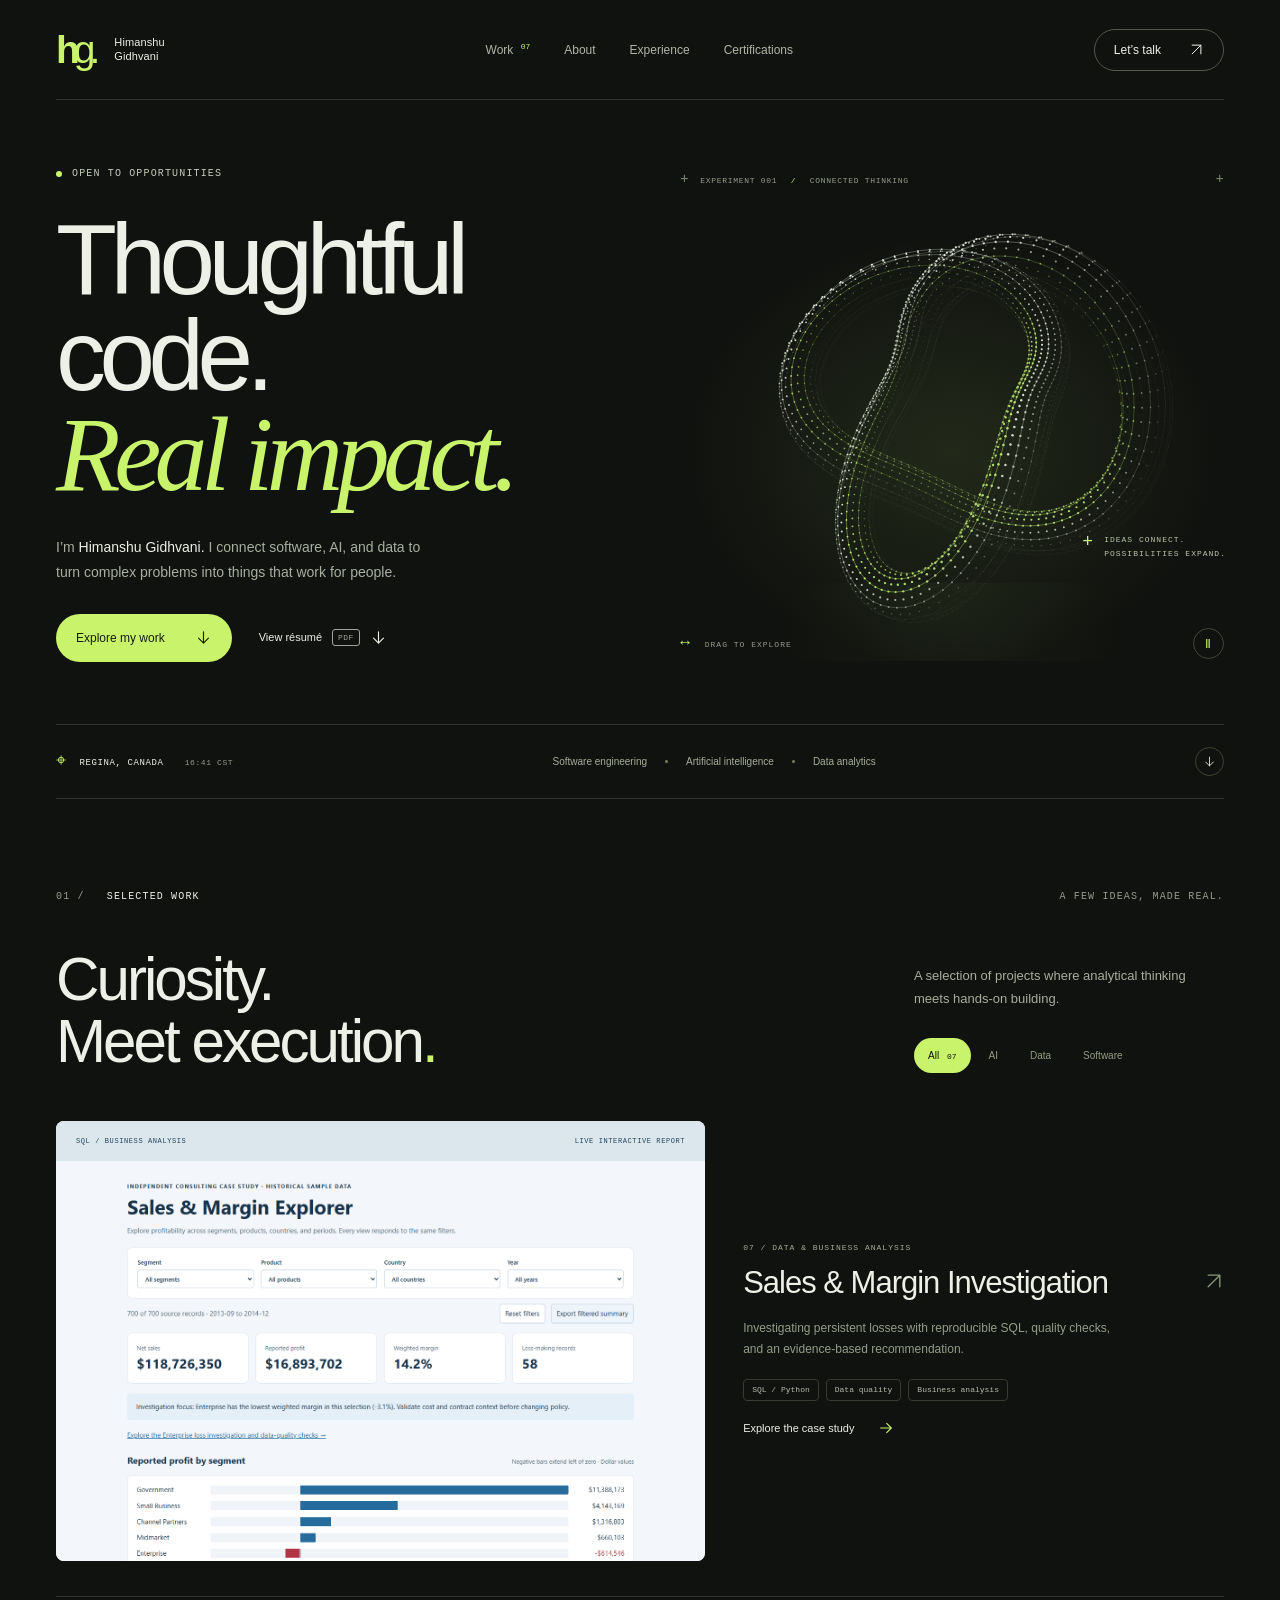
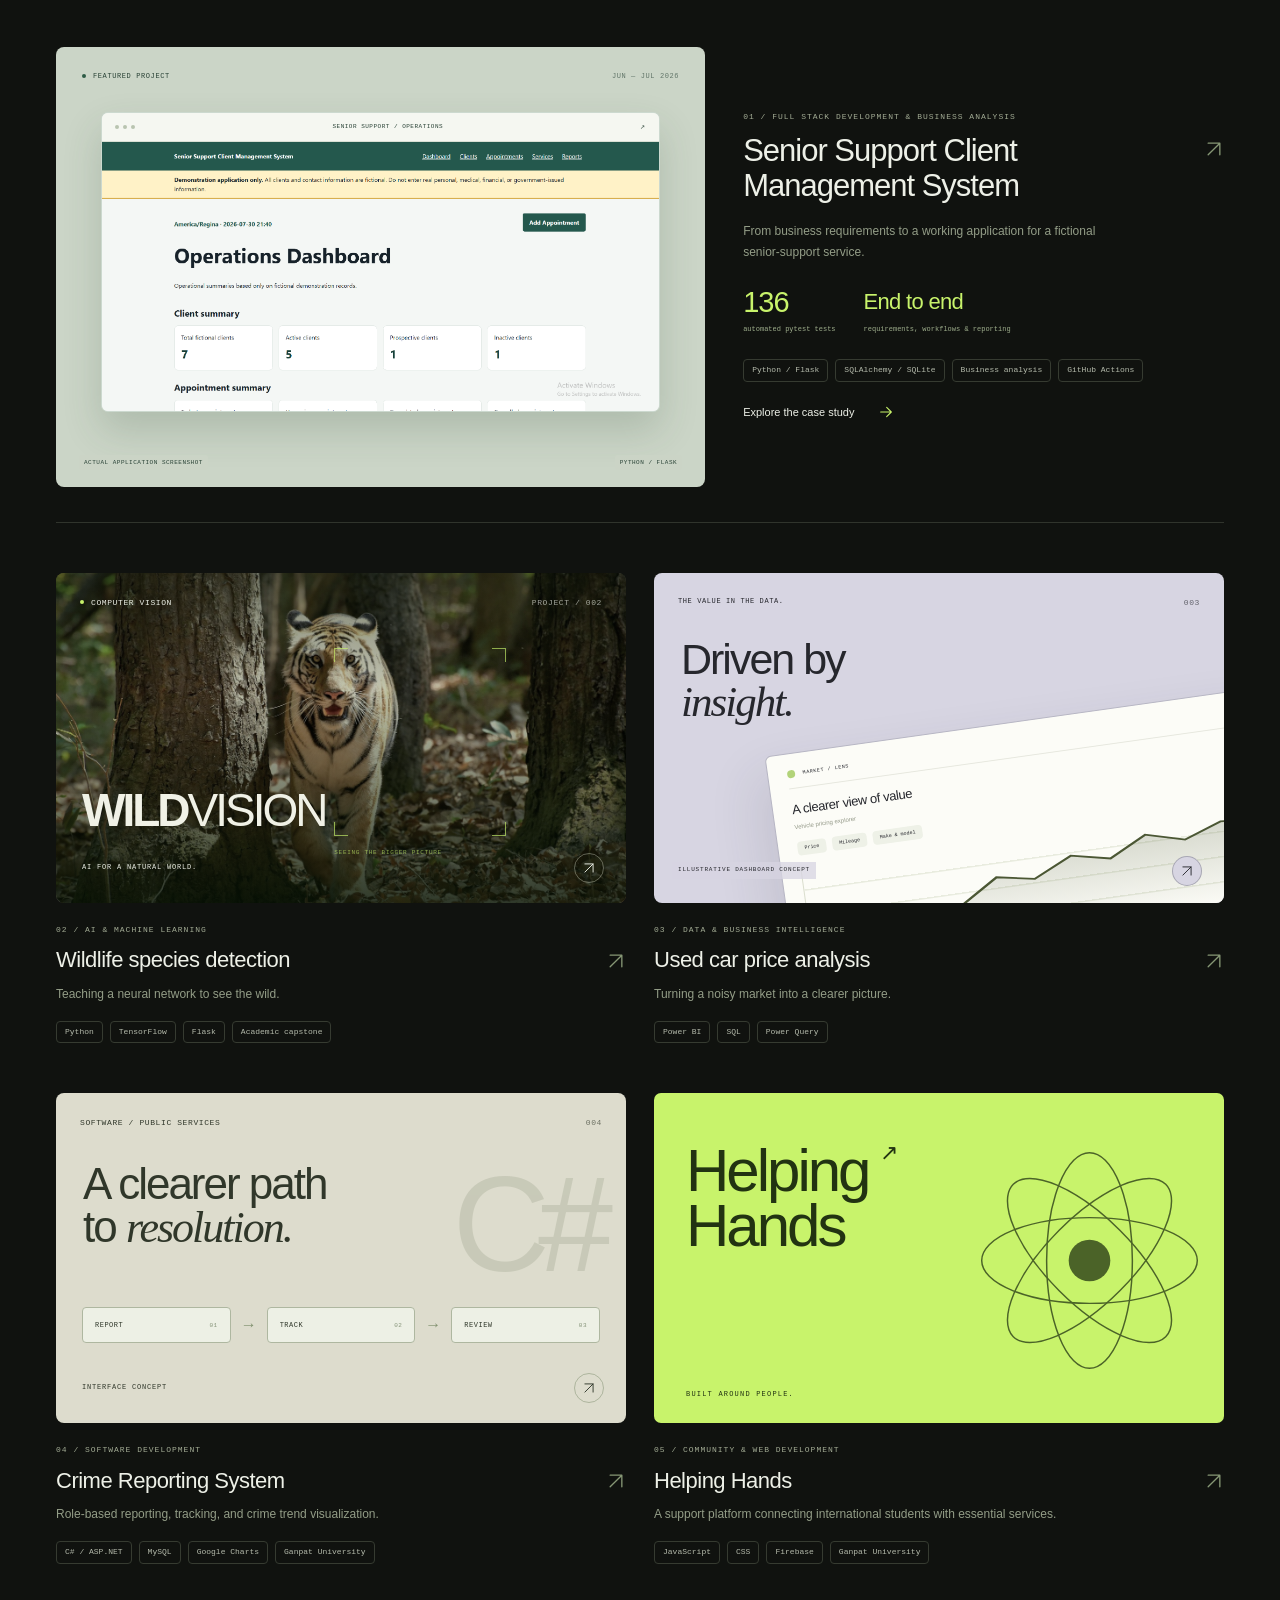
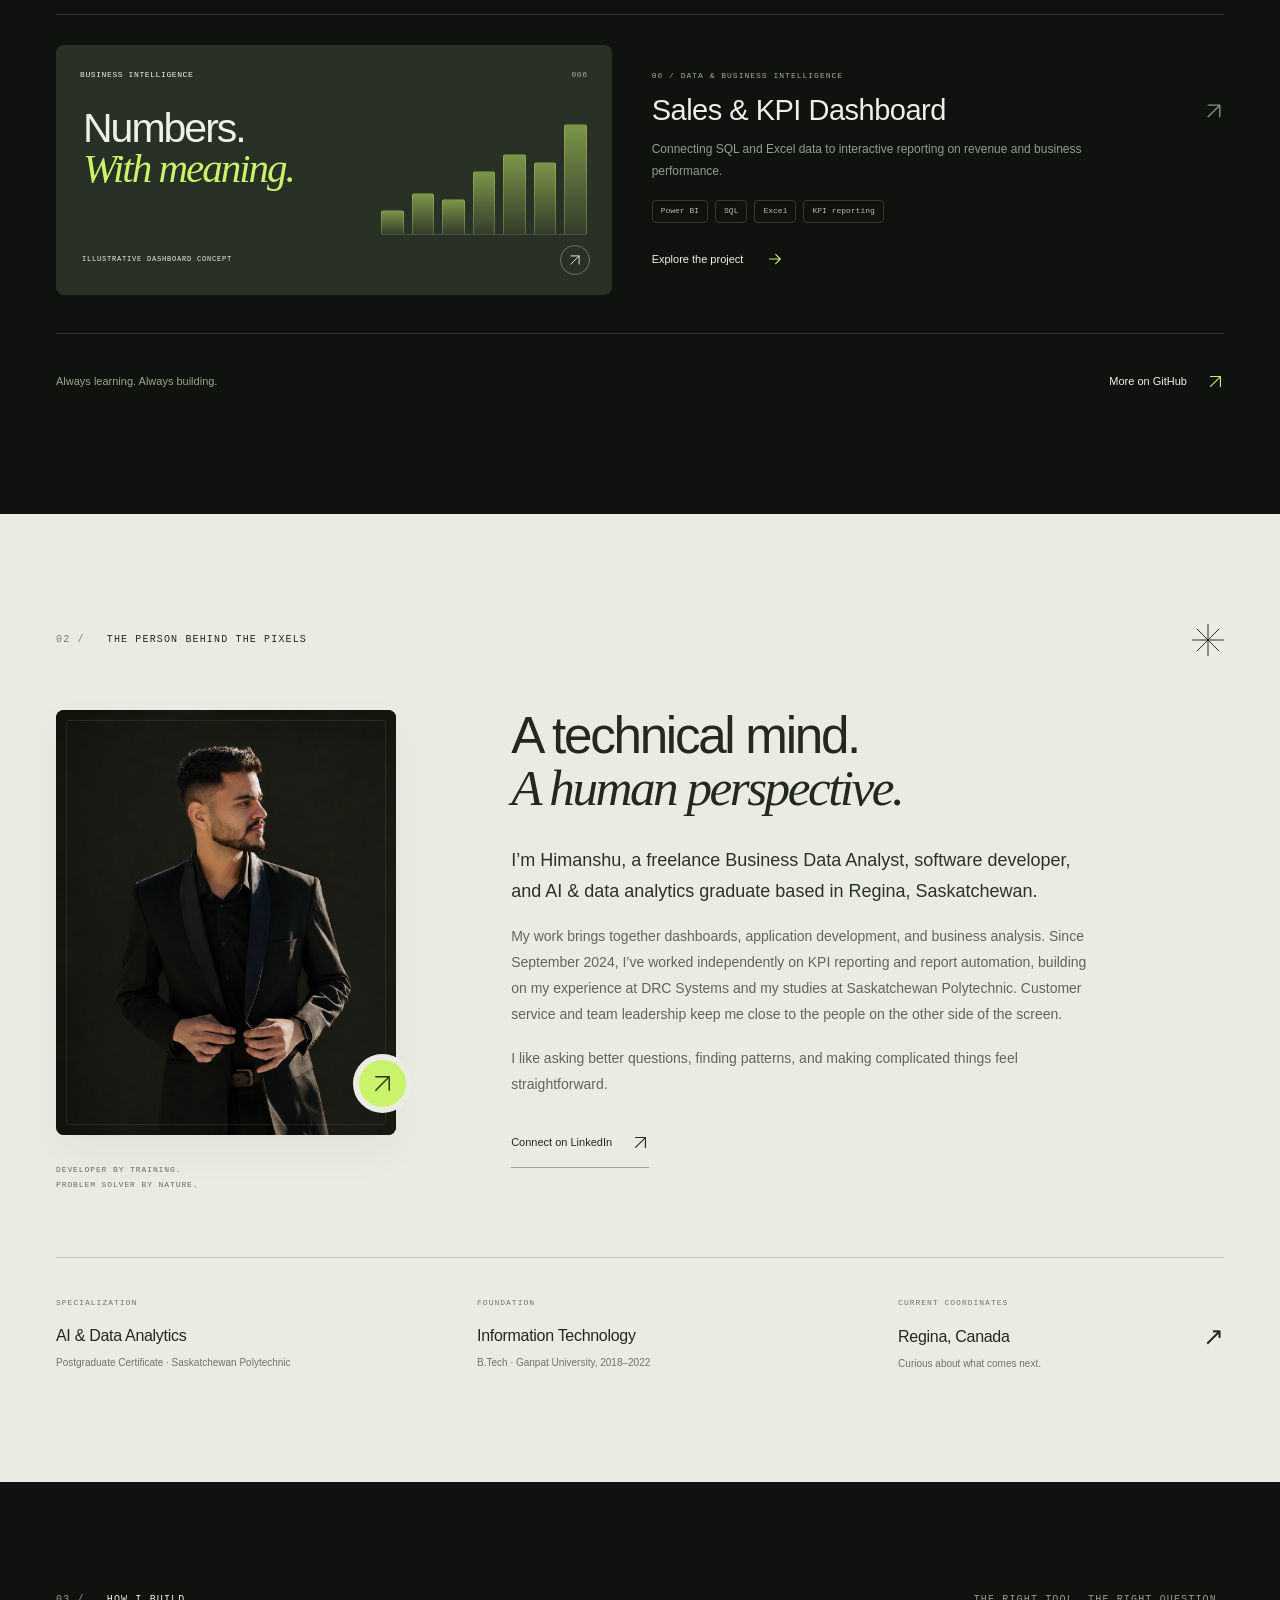
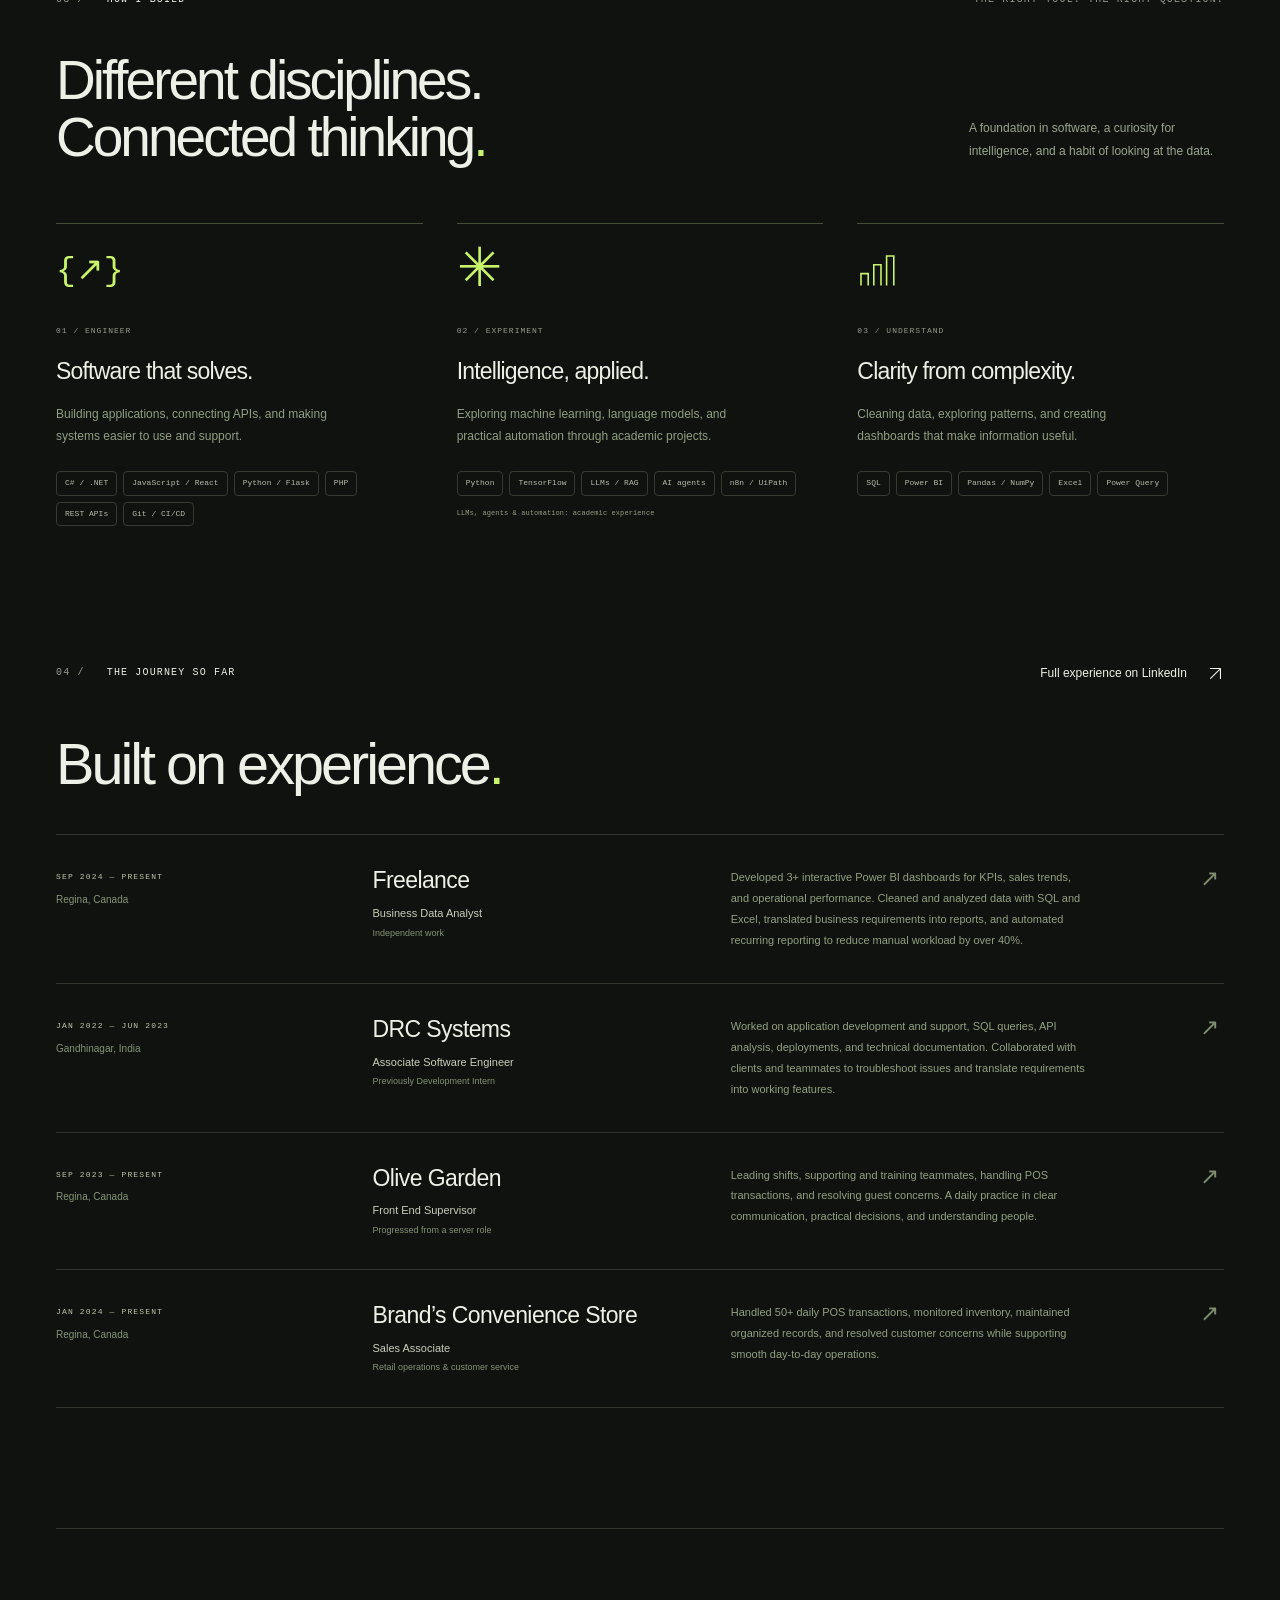
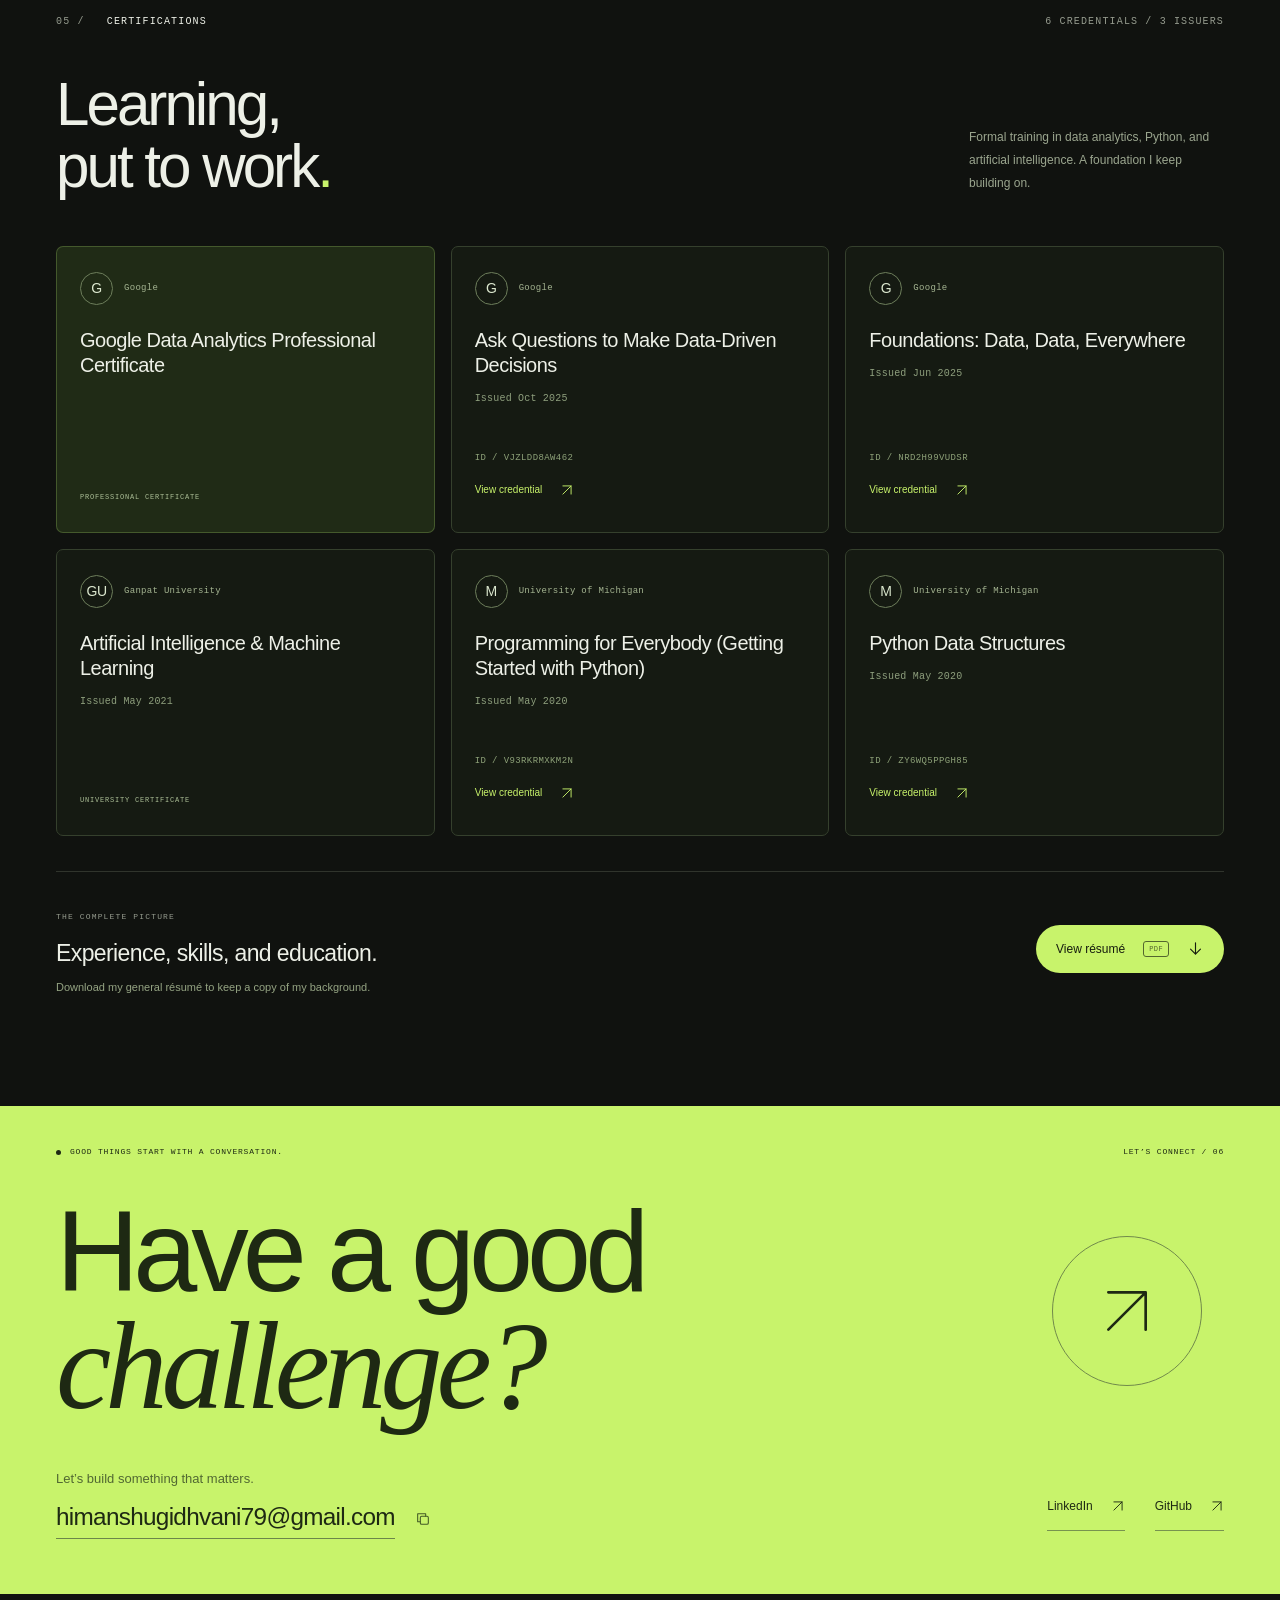
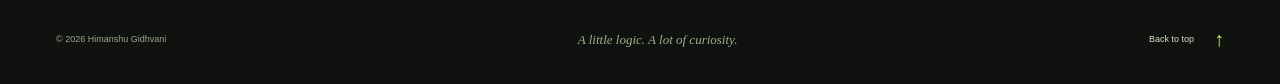
==== index.html @ ebbf4f9c "Publish portfolio on free GitHub Pages hosting" ====
<!doctype html>
<html lang="en">
<head>
  <meta charset="UTF-8">
  <meta name="viewport" content="width=device-width, initial-scale=1">
  <meta name="theme-color" content="#10120f">
  <meta name="description" content="Himanshu Gidhvani — software engineering, artificial intelligence, and data analytics. Thoughtful code. Real impact. Based in Regina, Canada.">
  <meta property="og:title" content="Himanshu Gidhvani — Thoughtful code. Real impact.">
  <meta property="og:description" content="Explore selected work in software, artificial intelligence, and data analytics.">
  <meta property="og:type" content="website">
  <meta property="og:url" content="https://himu1221.github.io">
  <link rel="canonical" href="https://himu1221.github.io">
  <link rel="icon" type="image/svg+xml" href="/assets/favicon.svg">
  <link rel="stylesheet" href="/style.css">
  <title>Himanshu Gidhvani — Software, AI & Data</title>
  <script defer src="/app.js"></script>
</head>
<body>
  <a class="skip-link" href="#main">Skip to content</a>
  <svg class="icon-library" aria-hidden="true" xmlns="http://www.w3.org/2000/svg">
    <symbol id="arrow-up-right" viewBox="0 0 24 24"><path d="M5 19 19 5M5 5h14v14"/></symbol>
    <symbol id="arrow-down" viewBox="0 0 24 24"><path d="M12 4v16M5 13l7 7 7-7"/></symbol>
    <symbol id="arrow-right" viewBox="0 0 24 24"><path d="M4 12h16m-7-7 7 7-7 7"/></symbol>
    <symbol id="spark" viewBox="0 0 40 40"><path d="M20 0v40M0 20h40M6 6l28 28M6 34 34 6"/></symbol>
    <symbol id="copy" viewBox="0 0 24 24"><rect x="8" y="8" width="12" height="12" rx="2"/><path d="M16 8V4H4v12h4"/></symbol>
  </svg>

  <header class="header">
    <div class="shell header-inner">
      <a class="identity" href="#home" aria-label="Himanshu Gidhvani, home">
        <span class="monogram" aria-hidden="true">h<span>g.</span></span>
        <span class="identity-name">Himanshu<br>Gidhvani</span>
      </a>
      <nav class="desktop-nav" aria-label="Main navigation">
        <a href="#work">Work <span>07</span></a>
        <a href="#about">About</a>
        <a href="#experience">Experience</a>
        <a href="#certifications">Certifications</a>
      </nav>
      <a class="header-contact" href="#contact">Let’s talk <svg class="icon"><use href="#arrow-up-right"/></svg></a>
      <button class="menu-toggle" aria-label="Open navigation" aria-expanded="false" aria-controls="mobile-nav"><span></span><span></span></button>
    </div>
    <nav class="mobile-nav" id="mobile-nav" aria-label="Mobile navigation" hidden>
      <a href="#work">Selected work <span>01</span></a><a href="#about">About me <span>02</span></a><a href="#experience">Experience <span>04</span></a><a href="#certifications">Certifications <span>05</span></a><a href="/assets/Himanshu_Gidhvani_Resume.pdf" target="_self">View résumé <span>PDF ↓</span></a><a href="#contact">Let’s talk <svg class="icon"><use href="#arrow-up-right"/></svg></a>
    </nav>
  </header>

  <main id="main">
    <section class="hero shell" id="home" aria-labelledby="hero-title">
      <div class="hero-copy">
        <p class="eyebrow availability"><span class="status-dot"></span> OPEN TO OPPORTUNITIES</p>
        <h1 id="hero-title">Thoughtful<br>code.<br><em>Real impact.</em></h1>
        <p class="hero-description">I’m <strong>Himanshu Gidhvani.</strong> I connect software, AI, and data to turn complex problems into things that work for people.</p>
        <div class="hero-actions"><a class="button button-green" href="#work">Explore my work <svg class="icon"><use href="#arrow-down"/></svg></a><a class="text-link resume-link" href="/assets/Himanshu_Gidhvani_Resume.pdf" target="_self">View résumé <span class="format-label">PDF</span> <svg class="icon"><use href="#arrow-down"/></svg></a></div>
      </div>
      <div class="hero-art">
        <div class="art-coordinate top-left" aria-hidden="true">+</div><div class="art-coordinate top-right" aria-hidden="true">+</div>
        <p class="art-index eyebrow">EXPERIMENT 001 <span>/</span> CONNECTED THINKING</p>
        <canvas id="orbital" role="img" aria-label="An interactive woven orbital sculpture, connecting software, AI and data. Drag to rotate."></canvas>
        <div class="orbital-label" aria-hidden="true"><span class="tiny-cross">+</span><div>IDEAS CONNECT.<br>POSSIBILITIES EXPAND.</div></div>
        <div class="art-bottom"><span class="eyebrow drag-hint"><span aria-hidden="true">↔</span> DRAG TO EXPLORE</span><button id="motion-toggle" class="motion-toggle" aria-label="Pause sculpture animation" aria-pressed="false"><span class="pause-icon" aria-hidden="true">Ⅱ</span></button></div>
      </div>
      <div class="hero-bottom"><span class="eyebrow location"><span class="location-mark" aria-hidden="true">⌖</span> REGINA, CANADA <span class="clock" id="regina-clock"></span></span><div class="hero-disciplines"><span>Software engineering</span><i></i><span>Artificial intelligence</span><i></i><span>Data analytics</span></div><a href="#work" class="scroll-cue" aria-label="Scroll to selected work"><svg class="icon"><use href="#arrow-down"/></svg></a></div>
    </section>

    <section class="work-section shell section-space" id="work" aria-labelledby="work-title">
      <div class="section-top"><p class="eyebrow"><span class="section-number">01 /</span> SELECTED WORK</p><p class="eyebrow muted">A FEW IDEAS, MADE REAL.</p></div>
      <div class="section-heading-row"><h2 id="work-title">Curiosity.<br>Meet execution<span class="accent">.</span></h2><div class="work-intro"><p>A selection of projects where analytical thinking meets hands-on building.</p><div class="filter-group" aria-label="Filter projects"><button class="filter active" data-filter="all" aria-pressed="true">All <span>07</span></button><button class="filter" data-filter="ai" aria-pressed="false">AI</button><button class="filter" data-filter="data" aria-pressed="false">Data</button><button class="filter" data-filter="software" aria-pressed="false">Software</button></div></div></div>
      <p class="sr-only" id="filter-status" role="status" aria-live="polite"></p>
      <div class="project-grid">
<article class="project project-featured project-margin" data-category="data">
  <button class="project-open" data-project="margin" aria-label="Read the Sales and Margin Investigation case study">
    <div class="project-cover margin-cover"><div class="margin-caption"><span>SQL / BUSINESS ANALYSIS</span><span>LIVE INTERACTIVE REPORT</span></div><img src="/assets/sales-margin/dashboard.png" alt="Actual Sales and Margin Explorer showing filters, financial measures, segment profit and analysis tables" width="1440" height="2518" loading="lazy"></div>
    <div class="project-info"><div class="project-category eyebrow">07 / DATA & BUSINESS ANALYSIS</div><h3>Sales & Margin Investigation <svg class="icon"><use href="#arrow-up-right"/></svg></h3><p>Investigating persistent losses with reproducible SQL, quality checks, and an evidence-based recommendation.</p><div class="tags"><span>SQL / Python</span><span>Data quality</span><span>Business analysis</span></div><span class="case-study-link">Explore the case study <svg class="icon"><use href="#arrow-right"/></svg></span></div>
  </button>
</article>

<article class="project project-featured" data-category="software">
  <button class="project-open" data-project="senior" aria-label="Read the Senior Support Client Management System case study">
    <div class="senior-cover">
      <div class="senior-cover-top"><span class="cover-label"><span class="status-dot"></span> FEATURED PROJECT</span><span class="cover-serial">JUN — JUL 2026</span></div>
      <div class="app-window"><div class="app-window-bar"><span class="window-dots"><i></i><i></i><i></i></span><span>SENIOR SUPPORT / OPERATIONS</span><span>↗</span></div><img src="/assets/senior-support/dashboard.png" alt="Actual Operations Dashboard screenshot from the Senior Support Client Management System, showing fictional demonstration data" width="1895" height="917" loading="lazy"></div>
      <div class="senior-cover-bottom"><span>ACTUAL APPLICATION SCREENSHOT</span><span>PYTHON / FLASK</span></div>
    </div>
    <div class="project-info"><div class="project-category eyebrow">01 / FULL STACK DEVELOPMENT & BUSINESS ANALYSIS</div><h3>Senior Support Client <br>Management System <svg class="icon"><use href="#arrow-up-right"/></svg></h3><p>From business requirements to a working application for a fictional senior-support service.</p><div class="featured-proof"><div><strong>136</strong><span>automated pytest tests</span></div><div><strong>End to end</strong><span>requirements, workflows & reporting</span></div></div><div class="tags"><span>Python / Flask</span><span>SQLAlchemy / SQLite</span><span>Business analysis</span><span>GitHub Actions</span></div><span class="case-study-link">Explore the case study <svg class="icon"><use href="#arrow-right"/></svg></span></div>
  </button>
</article>
<article class="project project-ai" data-category="ai">
          <button class="project-open" data-project="wildlife" aria-label="Read the Wildlife Species Detection System case study">
            <div class="project-cover wildlife-cover">
              <img src="/assets/tiger.jpg" alt="A Bengal tiger walking through a forest" width="1300" height="867" loading="lazy">
              <div class="wildlife-shade"></div>
              <div class="cover-top"><span class="cover-label"><span class="status-dot"></span> COMPUTER VISION</span><span class="cover-serial">PROJECT / 002</span></div>
              <div class="scan-focus" aria-hidden="true"><i></i><i></i><i></i><i></i><span>SEEING THE BIGGER PICTURE</span></div>
              <div class="wildlife-wordmark">WILD<span>VISION</span></div>
              <div class="cover-bottom"><span>AI FOR A NATURAL WORLD.</span><span class="circle-arrow"><svg class="icon"><use href="#arrow-up-right"/></svg></span></div>
            </div>
            <div class="project-info"><div class="project-category eyebrow">02 / AI & MACHINE LEARNING</div><h3>Wildlife species detection <svg class="icon"><use href="#arrow-up-right"/></svg></h3><p>Teaching a neural network to see the wild.</p><div class="tags"><span>Python</span><span>TensorFlow</span><span>Flask</span><span>Academic capstone</span></div></div>
          </button>
        </article>
<article class="project project-data" data-category="data">
          <button class="project-open" data-project="cars" aria-label="Read the Used Car Price Analysis case study">
            <div class="project-cover data-cover">
              <div class="cover-top"><span class="cover-label">THE VALUE IN THE DATA.</span><span class="cover-serial">003</span></div>
              <div class="data-wordmark">Driven by<br><em>insight.</em></div>
              <div class="mini-dashboard" aria-hidden="true">
                <div class="mini-dash-header"><span><i></i> MARKET / LENS</span><span>OVERVIEW ↗</span></div>
                <div class="mini-dash-title">A clearer view of value<span>Vehicle pricing explorer</span></div>
                <div class="mini-dash-pills"><span>Price</span><span>Mileage</span><span>Make & model</span></div>
                <div class="mini-chart"><div class="chart-grid"></div><svg viewBox="0 0 360 140" preserveAspectRatio="none"><defs><linearGradient id="chartFill" x1="0" y1="0" x2="0" y2="1"><stop stop-color="#4b5734" stop-opacity=".23"/><stop offset="1" stop-color="#4b5734" stop-opacity="0"/></linearGradient></defs><path d="M0 116 29 101 57 108 86 79 114 87 143 53 171 63 200 37 229 49 257 22 286 37 314 18 343 23 360 8V140H0Z" fill="url(#chartFill)"/><path d="M0 116 29 101 57 108 86 79 114 87 143 53 171 63 200 37 229 49 257 22 286 37 314 18 343 23 360 8" fill="none" stroke="#4b5734" stroke-width="2.5"/></svg></div>
                <div class="mini-chart-legend"><span><i></i> Underpriced</span><span><i></i> Fair value</span><span><i></i> Overpriced</span></div>
              </div>
              <div class="cover-bottom"><span>ILLUSTRATIVE DASHBOARD CONCEPT</span><span class="circle-arrow"><svg class="icon"><use href="#arrow-up-right"/></svg></span></div>
            </div>
            <div class="project-info"><div class="project-category eyebrow">03 / DATA & BUSINESS INTELLIGENCE</div><h3>Used car price analysis <svg class="icon"><use href="#arrow-up-right"/></svg></h3><p>Turning a noisy market into a clearer picture.</p><div class="tags"><span>Power BI</span><span>SQL</span><span>Power Query</span></div></div>
          </button>
        </article>
<article class="project project-crime" data-category="software"><button class="project-open" data-project="crime" aria-label="Read the Crime Reporting System case study"><div class="project-cover crime-cover"><div class="cover-top"><span class="cover-label">SOFTWARE / PUBLIC SERVICES</span><span class="cover-serial">004</span></div><div class="crime-wordmark">A clearer path<br>to <em>resolution.</em></div><div class="crime-diagram" aria-hidden="true"><div class="crime-node">REPORT<span>01</span></div><i>→</i><div class="crime-node">TRACK<span>02</span></div><i>→</i><div class="crime-node">REVIEW<span>03</span></div></div><span class="crime-language" aria-hidden="true">C#</span><div class="cover-bottom"><span>INTERFACE CONCEPT</span><span class="circle-arrow"><svg class="icon"><use href="#arrow-up-right"/></svg></span></div></div><div class="project-info"><div class="project-category eyebrow">04 / SOFTWARE DEVELOPMENT</div><h3>Crime Reporting System <svg class="icon"><use href="#arrow-up-right"/></svg></h3><p>Role-based reporting, tracking, and crime trend visualization.</p><div class="tags"><span>C# / ASP.NET</span><span>MySQL</span><span>Google Charts</span><span>Ganpat University</span></div></div></button></article>
<article class="project project-helping" data-category="software"><button class="project-open" data-project="helping" aria-label="Read the Helping Hands project case study"><div class="helping-cover" aria-hidden="true"><div class="helping-title">Helping<br>Hands<span>↗</span></div><svg class="helping-flower" viewBox="0 0 200 200"><g fill="none" stroke="currentColor" stroke-width="1.2"><ellipse cx="100" cy="100" rx="35" ry="88"/><ellipse cx="100" cy="100" rx="35" ry="88" transform="rotate(45 100 100)"/><ellipse cx="100" cy="100" rx="35" ry="88" transform="rotate(90 100 100)"/><ellipse cx="100" cy="100" rx="35" ry="88" transform="rotate(135 100 100)"/></g><circle cx="100" cy="100" r="17" fill="currentColor"/></svg><span class="helping-caption">BUILT AROUND PEOPLE.</span></div><div class="project-info"><div class="project-category eyebrow">05 / COMMUNITY & WEB DEVELOPMENT</div><h3>Helping Hands <svg class="icon"><use href="#arrow-up-right"/></svg></h3><p>A support platform connecting international students with essential services.</p><div class="tags"><span>JavaScript</span><span>CSS</span><span>Firebase</span><span>Ganpat University</span></div></div></button></article>
<article class="project project-kpi" data-category="data"><button class="project-open" data-project="sales" aria-label="Read the Sales and KPI Dashboard case study"><div class="kpi-cover"><div class="cover-top"><span class="cover-label">BUSINESS INTELLIGENCE</span><span class="cover-serial">006</span></div><div class="kpi-wordmark">Numbers.<br><em>With meaning.</em></div><div class="kpi-bars" aria-hidden="true"><i></i><i></i><i></i><i></i><i></i><i></i><i></i></div><div class="cover-bottom"><span>ILLUSTRATIVE DASHBOARD CONCEPT</span><span class="circle-arrow"><svg class="icon"><use href="#arrow-up-right"/></svg></span></div></div><div class="project-info"><div class="project-category eyebrow">06 / DATA & BUSINESS INTELLIGENCE</div><h3>Sales & KPI Dashboard <svg class="icon"><use href="#arrow-up-right"/></svg></h3><p>Connecting SQL and Excel data to interactive reporting on revenue and business performance.</p><div class="tags"><span>Power BI</span><span>SQL</span><span>Excel</span><span>KPI reporting</span></div><span class="case-study-link">Explore the project <svg class="icon"><use href="#arrow-right"/></svg></span></div></button></article>
</div>
      <div class="work-footer"><p>Always learning. Always building.</p><a class="text-link" href="https://github.com/Himu1221" target="_self" rel="noopener noreferrer">More on GitHub <svg class="icon"><use href="#arrow-up-right"/></svg></a></div>
    </section>

    <section class="about-section" id="about" aria-labelledby="about-title"><div class="shell section-space">
      <div class="section-top"><p class="eyebrow"><span class="section-number">02 /</span> THE PERSON BEHIND THE PIXELS</p><svg class="spark-icon"><use href="#spark"/></svg></div>
      <div class="about-grid"><div class="about-left has-portrait"><figure class="portrait-frame"><img src="/assets/himanshu-portrait-v2.png" alt="Portrait of Himanshu Gidhvani in a black suit" width="1122" height="1402" loading="lazy" decoding="async"><span class="portrait-mark" aria-hidden="true"><svg class="icon"><use href="#arrow-up-right"/></svg></span></figure><p class="eyebrow">DEVELOPER BY TRAINING.<br>PROBLEM SOLVER BY NATURE.</p></div><div class="about-copy"><h2 id="about-title">A technical mind.<br><em>A human perspective.</em></h2><p>I’m Himanshu, a freelance Business Data Analyst, software developer, and AI & data analytics graduate based in Regina, Saskatchewan.</p><p>My work brings together dashboards, application development, and business analysis. Since September 2024, I’ve worked independently on KPI reporting and report automation, building on my experience at DRC Systems and my studies at Saskatchewan Polytechnic. Customer service and team leadership keep me close to the people on the other side of the screen.</p><p>I like asking better questions, finding patterns, and making complicated things feel straightforward.</p><a class="text-link" href="https://www.linkedin.com/in/himanshugidhvani" target="_self" rel="noopener noreferrer">Connect on LinkedIn <svg class="icon"><use href="#arrow-up-right"/></svg></a></div></div>
      <div class="education-row"><div><span class="eyebrow">SPECIALIZATION</span><h3>AI & Data Analytics</h3><p>Postgraduate Certificate · Saskatchewan Polytechnic</p></div><div><span class="eyebrow">FOUNDATION</span><h3>Information Technology</h3><p>B.Tech · Ganpat University, 2018–2022</p></div><div class="about-location"><span class="eyebrow">CURRENT COORDINATES</span><h3>Regina, Canada <span>↗</span></h3><p>Curious about what comes next.</p></div></div>
    </div></section>

    <section class="toolkit-section shell section-space" aria-labelledby="toolkit-title">
      <div class="section-top"><p class="eyebrow"><span class="section-number">03 /</span> HOW I BUILD</p><p class="eyebrow muted">THE RIGHT TOOL. THE RIGHT QUESTION.</p></div>
      <div class="section-heading-row"><h2 id="toolkit-title">Different disciplines.<br>Connected thinking<span class="accent">.</span></h2><p class="section-side-copy">A foundation in software, a curiosity for intelligence, and a habit of looking at the data.</p></div>
      <div class="toolkit-grid">
        <div class="toolkit-item"><span class="toolkit-symbol" aria-hidden="true">{↗}</span><span class="eyebrow muted">01 / ENGINEER</span><h3>Software that solves.</h3><p>Building applications, connecting APIs, and making systems easier to use and support.</p><div class="tags"><span>C# / .NET</span><span>JavaScript / React</span><span>Python / Flask</span><span>PHP</span><span>REST APIs</span><span>Git / CI/CD</span></div></div>
        <div class="toolkit-item"><span class="toolkit-symbol ai-symbol" aria-hidden="true">✳</span><span class="eyebrow muted">02 / EXPERIMENT</span><h3>Intelligence, applied.</h3><p>Exploring machine learning, language models, and practical automation through academic projects.</p><div class="tags"><span>Python</span><span>TensorFlow</span><span>LLMs / RAG</span><span>AI agents</span><span>n8n / UiPath</span></div><span class="skill-note">LLMs, agents & automation: academic experience</span></div>
        <div class="toolkit-item"><span class="toolkit-symbol" aria-hidden="true"><svg viewBox="0 0 50 50"><path d="M5 42V27h9v15M21 42V16h9v26M37 42V5h9v37" fill="none" stroke="currentColor" stroke-width="2"/></svg></span><span class="eyebrow muted">03 / UNDERSTAND</span><h3>Clarity from complexity.</h3><p>Cleaning data, exploring patterns, and creating dashboards that make information useful.</p><div class="tags"><span>SQL</span><span>Power BI</span><span>Pandas / NumPy</span><span>Excel</span><span>Power Query</span></div></div>
      </div>
    </section>

    <section class="experience-section shell section-space" id="experience" aria-labelledby="experience-title">
      <div class="section-top"><p class="eyebrow"><span class="section-number">04 /</span> THE JOURNEY SO FAR</p><a class="text-link small" href="https://www.linkedin.com/in/himanshugidhvani" target="_self" rel="noopener noreferrer">Full experience on LinkedIn <svg class="icon"><use href="#arrow-up-right"/></svg></a></div>
      <h2 id="experience-title">Built on experience<span class="accent">.</span></h2>
      <div class="experience-list"><article class="experience-row"><div class="experience-date eyebrow">SEP 2024 — PRESENT<span>Regina, Canada</span></div><div class="experience-company"><h3>Freelance</h3><p>Business Data Analyst</p><span>Independent work</span></div><p class="experience-description">Developed 3+ interactive Power BI dashboards for KPIs, sales trends, and operational performance. Cleaned and analyzed data with SQL and Excel, translated business requirements into reports, and automated recurring reporting to reduce manual workload by over 40%.</p><span class="experience-icon" aria-hidden="true">↗</span></article><article class="experience-row"><div class="experience-date eyebrow">JAN 2022 — JUN 2023<span>Gandhinagar, India</span></div><div class="experience-company"><h3>DRC Systems</h3><p>Associate Software Engineer</p><span>Previously Development Intern</span></div><p class="experience-description">Worked on application development and support, SQL queries, API analysis, deployments, and technical documentation. Collaborated with clients and teammates to troubleshoot issues and translate requirements into working features.</p><span class="experience-icon" aria-hidden="true">↗</span></article><article class="experience-row"><div class="experience-date eyebrow">SEP 2023 — PRESENT<span>Regina, Canada</span></div><div class="experience-company"><h3>Olive Garden</h3><p>Front End Supervisor</p><span>Progressed from a server role</span></div><p class="experience-description">Leading shifts, supporting and training teammates, handling POS transactions, and resolving guest concerns. A daily practice in clear communication, practical decisions, and understanding people.</p><span class="experience-icon" aria-hidden="true">↗</span></article><article class="experience-row"><div class="experience-date eyebrow">JAN 2024 — PRESENT<span>Regina, Canada</span></div><div class="experience-company"><h3>Brand’s Convenience Store</h3><p>Sales Associate</p><span>Retail operations & customer service</span></div><p class="experience-description">Handled 50+ daily POS transactions, monitored inventory, maintained organized records, and resolved customer concerns while supporting smooth day-to-day operations.</p><span class="experience-icon" aria-hidden="true">↗</span></article></div>
    </section>

<section class="certifications-section shell section-space" id="certifications" aria-labelledby="certifications-title"><div class="section-top"><p class="eyebrow"><span class="section-number">05 /</span> CERTIFICATIONS</p><p class="eyebrow muted">6 CREDENTIALS / 3 ISSUERS</p></div><div class="section-heading-row"><h2 id="certifications-title">Learning,<br>put to work<span class="accent">.</span></h2><p class="section-side-copy">Formal training in data analytics, Python, and artificial intelligence. A foundation I keep building on.</p></div><div class="cert-grid"><article class="cert-card cert-card-featured"><div class="cert-issuer"><span class="issuer-mark" aria-hidden="true">G</span><span>Google</span></div><h3>Google Data Analytics Professional Certificate</h3><div class="cert-footer"><span class="cert-type">PROFESSIONAL CERTIFICATE</span></div></article><article class="cert-card"><div class="cert-issuer"><span class="issuer-mark" aria-hidden="true">G</span><span>Google</span></div><h3>Ask Questions to Make Data-Driven Decisions</h3><p class="cert-date">Issued Oct 2025</p><div class="cert-footer"><div class="credential-id">ID / VJZLDD8AW462</div><a class="cert-verify" href="https://www.coursera.org/account/accomplishments/verify/VJZLDD8AW462" target="_self" rel="noopener noreferrer" aria-label="View credential for Ask Questions to Make Data-Driven Decisions">View credential <svg class="icon"><use href="#arrow-up-right"/></svg></a></div></article><article class="cert-card"><div class="cert-issuer"><span class="issuer-mark" aria-hidden="true">G</span><span>Google</span></div><h3>Foundations: Data, Data, Everywhere</h3><p class="cert-date">Issued Jun 2025</p><div class="cert-footer"><div class="credential-id">ID / NRD2H99VUDSR</div><a class="cert-verify" href="https://www.coursera.org/account/accomplishments/records/NRD2H99VUDSR" target="_self" rel="noopener noreferrer" aria-label="View credential for Foundations: Data, Data, Everywhere">View credential <svg class="icon"><use href="#arrow-up-right"/></svg></a></div></article><article class="cert-card"><div class="cert-issuer"><span class="issuer-mark" aria-hidden="true">GU</span><span>Ganpat University</span></div><h3>Artificial Intelligence & Machine Learning</h3><p class="cert-date">Issued May 2021</p><div class="cert-footer"><span class="cert-type">UNIVERSITY CERTIFICATE</span></div></article><article class="cert-card"><div class="cert-issuer"><span class="issuer-mark" aria-hidden="true">M</span><span>University of Michigan</span></div><h3>Programming for Everybody (Getting Started with Python)</h3><p class="cert-date">Issued May 2020</p><div class="cert-footer"><div class="credential-id">ID / V93RKRMXKM2N</div><a class="cert-verify" href="https://www.coursera.org/account/accomplishments/verify/V93RKRMXKM2N" target="_self" rel="noopener noreferrer" aria-label="View credential for Programming for Everybody (Getting Started with Python)">View credential <svg class="icon"><use href="#arrow-up-right"/></svg></a></div></article><article class="cert-card"><div class="cert-issuer"><span class="issuer-mark" aria-hidden="true">M</span><span>University of Michigan</span></div><h3>Python Data Structures</h3><p class="cert-date">Issued May 2020</p><div class="cert-footer"><div class="credential-id">ID / ZY6WQ5PPGH85</div><a class="cert-verify" href="https://www.coursera.org/account/accomplishments/verify/ZY6WQ5PPGH85" target="_self" rel="noopener noreferrer" aria-label="View credential for Python Data Structures">View credential <svg class="icon"><use href="#arrow-up-right"/></svg></a></div></article></div><div class="resume-banner"><div><span class="eyebrow muted">THE COMPLETE PICTURE</span><h3>Experience, skills, and education.</h3><p>Download my general résumé to keep a copy of my background.</p></div><a class="button button-green" href="/assets/Himanshu_Gidhvani_Resume.pdf" target="_self">View résumé <span class="format-label">PDF</span> <svg class="icon"><use href="#arrow-down"/></svg></a></div></section>

    <section class="contact-section" id="contact" aria-labelledby="contact-title"><div class="shell">
      <div class="contact-top"><p class="eyebrow"><span class="status-dot"></span> GOOD THINGS START WITH A CONVERSATION.</p><span class="eyebrow">LET’S CONNECT / 06</span></div>
      <div class="contact-heading"><h2 id="contact-title">Have a good<br><em>challenge?</em></h2><a class="contact-arrow" href="mailto:himanshugidhvani79@gmail.com?subject=Let%E2%80%99s%20connect%20%E2%80%94%20Portfolio" aria-label="Email Himanshu about an opportunity"><svg class="icon"><use href="#arrow-up-right"/></svg></a></div>
      <div class="contact-bottom"><div><p>Let’s build something that matters.</p><div class="email-row"><a href="mailto:himanshugidhvani79@gmail.com">himanshugidhvani79@gmail.com</a><button id="copy-email" aria-label="Copy email address"><svg class="icon"><use href="#copy"/></svg></button></div></div><div class="social-links"><a href="https://www.linkedin.com/in/himanshugidhvani" target="_self" rel="noopener noreferrer">LinkedIn <svg class="icon"><use href="#arrow-up-right"/></svg></a><a href="https://github.com/Himu1221" target="_self" rel="noopener noreferrer">GitHub <svg class="icon"><use href="#arrow-up-right"/></svg></a></div></div>
    </div></section>
  </main>
  <footer class="footer shell"><span>© <span id="year">2026</span> Himanshu Gidhvani</span><span class="footer-note">A little logic. A lot of curiosity.</span><a href="#home">Back to top <span>↑</span></a></footer>
  <div class="toast" id="toast" role="status" aria-live="polite"></div>
  <dialog id="project-dialog" aria-labelledby="dialog-title"><div class="dialog-inner"><div class="dialog-toolbar"><button class="dialog-close" aria-label="Close case study">×</button></div><div id="dialog-content"></div></div></dialog>
</body>
</html>
---- style.css ----
@charset "UTF-8";
:root{--bg:#10120f;--surface:#181b16;--ink:#edf0e7;--muted:#959b8e;--green:#c8f36b;--line:#30342c;--cream:#eaece3;--mono:"Courier New",monospace;--sans:Arial,Helvetica,sans-serif;--serif:Georgia,"Times New Roman",serif}
*{box-sizing:border-box}html{scroll-behavior:smooth;scroll-padding-top:105px}body{margin:0;background:var(--bg);color:var(--ink);font-family:var(--sans);font-size:16px;line-height:1.5;-webkit-font-smoothing:antialiased}body.dialog-open{overflow:hidden}::selection{background:var(--green);color:var(--bg)}a{color:inherit;text-decoration:none}button{font:inherit;color:inherit;cursor:pointer}button,a{-webkit-tap-highlight-color:transparent}button{border:0}button:disabled{cursor:default}button:focus-visible,a:focus-visible{outline:2px solid var(--green);outline-offset:6px}img{max-width:100%;display:block}p,h1,h2,h3{margin:0}svg{display:block}.icon-library{position:absolute;width:0;height:0;overflow:hidden}.icon{width:21px;height:21px;fill:none;stroke:currentColor;stroke-width:1.6;stroke-linecap:round;stroke-linejoin:round;flex-shrink:0}.shell{width:calc(100% - 112px);max-width:1440px;margin-inline:auto}.eyebrow{font:10px/1.6 var(--mono);letter-spacing:1.15px;font-weight:400}.muted{color:var(--muted)}.accent{color:var(--green)}.section-space{padding-block:110px}.section-top{display:flex;justify-content:space-between;align-items:center;margin-bottom:44px;gap:20px}.section-number{color:var(--muted);margin-right:15px}h2{font-size:clamp(42px,4.7vw,70px);line-height:1.03;letter-spacing:-3px;font-weight:400}.section-heading-row{display:flex;align-items:flex-end;justify-content:space-between;gap:40px;margin-bottom:48px}.text-link{display:inline-flex;align-items:center;gap:20px;font-size:13px;white-space:nowrap}.text-link .icon{width:17px;height:17px;transition:transform .25s}.text-link:hover .icon{transform:translate(3px,-3px)}.text-link.small{font-size:12px}.tags{display:flex;gap:7px;flex-wrap:wrap}.tags span{font:10px/1.3 var(--mono);border:1px solid #363b31;padding:6px 10px;border-radius:4px;color:#b5bbac}.status-dot{display:inline-block;width:6px;height:6px;background:var(--green);border-radius:50%;flex-shrink:0}.skip-link{position:fixed;top:-100px;left:20px;z-index:50;background:var(--green);color:#10120f;padding:12px 20px}.skip-link:focus{top:10px}.sr-only{position:absolute;width:1px;height:1px;margin:-1px;padding:0;overflow:hidden;clip:rect(0,0,0,0);border:0}
.header{position:relative;z-index:20;background:var(--bg)}.header-inner{height:100px;border-bottom:1px solid var(--line);display:flex;align-items:center;justify-content:space-between}.identity{display:flex;align-items:center;gap:14px}.monogram{font-size:39px;line-height:1;letter-spacing:-6px;font-weight:700;padding-right:6px;color:var(--green)}.monogram>span{font-weight:400}.identity-name{font-size:11px;line-height:1.25;letter-spacing:.1px}.desktop-nav{display:flex;gap:34px;margin-left:20px}.desktop-nav>a{font-size:12px;color:#afb5a5;position:relative;transition:color .2s}.desktop-nav>a:hover,.desktop-nav>a.active{color:var(--ink)}.desktop-nav>a>span{font:8px var(--mono);vertical-align:super;color:var(--green);margin-left:4px}.header-contact{border:1px solid #515747;padding:11px 19px;border-radius:50px;font-size:12px;display:flex;gap:28px;align-items:center;transition:background .2s,color .2s}.header-contact:hover{background:var(--green);color:var(--bg);border-color:var(--green)}.header-contact .icon{width:15px;height:15px}.menu-toggle{display:none;background:transparent;padding:12px 0 12px 12px;width:42px}.menu-toggle span{display:block;height:1px;background:var(--ink);margin:7px 0;transition:transform .2s}.mobile-nav[hidden]{display:none}
.hero{padding-top:66px;position:relative;display:grid;grid-template-columns:1.13fr 1fr;column-gap:10px}.availability{display:flex;align-items:center;gap:10px;color:#c5ccb9;margin-bottom:30px}.hero h1{font-size:clamp(70px,7.8vw,116px);font-weight:400;line-height:.96;letter-spacing:-6.5px;position:relative;z-index:2}.hero h1 em{color:var(--green);font-family:var(--serif);font-weight:400;letter-spacing:-6.5px;font-size:1.06em;white-space:nowrap}.hero-description{font-size:14px;color:#a8af9e;max-width:380px;margin-top:30px;line-height:1.8}.hero-description strong{color:var(--ink);font-weight:400}.hero-actions{display:flex;align-items:center;gap:27px;margin-top:28px}.button{display:inline-flex;align-items:center;gap:30px;padding:15px 20px;border-radius:50px;font-size:12px;transition:transform .2s,background .2s}.button:hover{transform:translateY(-3px)}.button-green{background:var(--green);color:#161c0e}.button .icon{width:17px;height:17px}.hero-actions .text-link{font-size:11px;gap:10px}.hero-art{position:relative;min-width:0;height:490px;margin-top:5px;align-self:center}.hero-art::before{content:"";position:absolute;inset:45px -15px 0;background:radial-gradient(ellipse at 50% 53%,#a1cb6020 0,transparent 65%);pointer-events:none}.art-index{position:absolute;top:4px;left:20px;color:#959d8d;font-size:8px;z-index:2;letter-spacing:.7px}.art-index>span{margin:0 8px;color:var(--green)}.art-coordinate{position:absolute;top:0;color:#7e896d;font:14px var(--mono)}.top-left{left:0}.top-right{right:0}#orbital{display:block;width:calc(100% + 50px);height:100%;margin-left:-25px;touch-action:pan-y;cursor:grab}#orbital:active{cursor:grabbing}.orbital-label{position:absolute;bottom:100px;right:-2px;font:8px/1.8 var(--mono);letter-spacing:1px;color:#bbc4aa;display:flex;gap:10px;pointer-events:none}.tiny-cross{color:var(--green);font-size:18px;line-height:1}.art-bottom{position:absolute;bottom:2px;left:0;right:0;display:flex;justify-content:space-between;align-items:center}.drag-hint{font-size:8px;color:var(--muted);letter-spacing:1px}.drag-hint>span{font-size:16px;margin-right:8px;color:var(--green)}.motion-toggle{display:grid;place-items:center;border:1px solid #404734;border-radius:50%;width:31px;height:31px;background:transparent;color:var(--green);font-size:12px}.motion-toggle:hover{background:#c8f31816}.hero-bottom{grid-column:1/-1;display:flex;align-items:center;justify-content:space-between;border-top:1px solid var(--line);padding:22px 0;margin-top:62px;gap:20px}.location{font-size:9px;letter-spacing:.6px;white-space:nowrap}.location-mark{color:var(--green);font-size:18px;vertical-align:-1px;margin-right:7px}.clock{margin-left:15px;color:var(--muted);font-size:8px}.hero-disciplines{display:flex;align-items:center;gap:18px;font-size:10px;color:#a5ad98}.hero-disciplines i{height:3px;width:3px;border-radius:50%;background:#75825d}.scroll-cue{border:1px solid #3c4432;border-radius:50%;width:29px;height:29px;display:grid;place-items:center}.scroll-cue .icon{width:13px;height:13px}
.work-section{border-top:1px solid var(--line);padding-top:90px}.work-intro{width:310px;flex-shrink:0}.work-intro>p{font-size:13px;line-height:1.8;color:#a7ae9c;max-width:275px;margin-bottom:27px}.filter-group{display:flex;gap:4px}.filter{background:transparent;color:#919b83;padding:9px 13px;border-radius:25px;border:1px solid transparent;font-size:10px;transition:all .2s}.filter:hover{color:var(--ink)}.filter.active{color:var(--bg);background:var(--green)}.filter>span{font:8px var(--mono);margin-left:5px}.project-grid{display:grid;grid-template-columns:repeat(12,1fr);gap:50px 28px}.project[hidden]{display:none}.project-ai{grid-column:span 7}.project-data{grid-column:span 5}.project-open{display:block;width:100%;text-align:left;background:transparent;padding:0;border-radius:8px}.project-cover{height:360px;position:relative;overflow:hidden;border-radius:8px}.project-open:focus-visible{outline-offset:8px}.wildlife-cover{background:#262f21}.wildlife-cover img{width:100%;height:100%;object-fit:cover;object-position:50% 50%;filter:saturate(.6) brightness(.77);transition:transform .7s,filter .7s}.project-open:hover .wildlife-cover img{transform:scale(1.045);filter:saturate(.8) brightness(.9)}.wildlife-shade{position:absolute;inset:0;background:linear-gradient(180deg,#0b150a66,transparent 35%,#071305c7)}.cover-top{position:absolute;inset:24px 24px auto;display:flex;justify-content:space-between;align-items:center;gap:10px}.cover-label,.cover-serial{font:8px/1.4 var(--mono);letter-spacing:.6px}.cover-label{display:flex;align-items:center;gap:7px}.cover-label .status-dot{width:4px;height:4px}.cover-serial{opacity:.65}.scan-focus{position:absolute;width:172px;height:188px;right:21%;top:23%;opacity:.65;transition:transform .5s}.scan-focus i{position:absolute;width:14px;height:14px;border-color:var(--green);border-style:solid}.scan-focus i:nth-child(1){left:0;top:0;border-width:1px 0 0 1px}.scan-focus i:nth-child(2){right:0;top:0;border-width:1px 1px 0 0}.scan-focus i:nth-child(3){left:0;bottom:0;border-width:0 0 1px 1px}.scan-focus i:nth-child(4){right:0;bottom:0;border-width:0 1px 1px 0}.scan-focus>span{position:absolute;bottom:-20px;font:6px var(--mono);letter-spacing:.7px;color:var(--green);left:0}.project-open:hover .scan-focus{transform:scale(1.04)}.wildlife-wordmark{position:absolute;bottom:70px;left:26px;font-size:46px;font-weight:700;line-height:1;letter-spacing:-3px;color:#f0f1e6}.wildlife-wordmark>span:first-child{font-weight:400}.wildlife-wordmark .wordmark-dot{font:11px var(--sans);vertical-align:top;display:inline-block;letter-spacing:0;margin:4px 0 0 3px}.cover-bottom{position:absolute;bottom:20px;left:26px;right:22px;display:flex;justify-content:space-between;align-items:center;gap:10px}.cover-bottom>span:first-child{font:7px/1.4 var(--mono);letter-spacing:.8px}.circle-arrow{height:30px;width:30px;border:1px solid #d2d8c366;border-radius:50%;display:grid;place-items:center;transition:background .2s,color .2s}.circle-arrow .icon{width:14px;height:14px}.project-open:hover .circle-arrow{background:var(--green);color:#10120f;border-color:var(--green)}.project-info{padding-top:21px}.project-category{font-size:8px;color:#a3ac95;letter-spacing:1px;margin-bottom:11px}.project-info h3{display:flex;align-items:center;justify-content:space-between;gap:14px;font-size:22px;font-weight:400;letter-spacing:-.5px;line-height:1.2}.project-info h3 .icon{width:20px;height:20px;color:#869775;transition:transform .2s}.project-open:hover .project-info h3 .icon{transform:translate(3px,-3px);color:var(--green)}.project-info>p{font-size:12px;color:#939d87;margin:11px 0 18px}.project-info .tags span{font-size:8px;padding:5px 8px;letter-spacing:0}.data-cover{background:#d7d5e2;color:#26272d}.data-cover .cover-label{font-size:7px}.data-wordmark{font-size:43px;line-height:.98;letter-spacing:-2px;position:absolute;top:65px;left:27px}.data-wordmark em{font-family:var(--serif);font-weight:400}.mini-dashboard{position:absolute;left:22%;top:146px;width:92%;background:#fcfcf7;padding:16px 19px;transform:rotate(-8deg);border:1px solid #b7b6c4;border-radius:6px;box-shadow:-15px 20px 50px #3835471c;transition:transform .7s}.project-open:hover .mini-dashboard{transform:rotate(-5deg) translate(-5px,-7px)}.mini-dash-header{display:flex;align-items:center;justify-content:space-between;font:5px var(--mono);letter-spacing:.6px;padding-bottom:10px;border-bottom:1px solid #e7e8df}.mini-dash-header i{display:inline-block;width:8px;height:8px;background:#b2d379;border-radius:50%;vertical-align:middle;margin-right:4px}.mini-dash-title{font-size:13px;letter-spacing:-.4px;margin-top:11px}.mini-dash-title>span{display:block;font-size:6px;letter-spacing:0;color:#939887;margin-top:3px}.mini-dash-pills{display:flex;gap:6px;font:5px var(--mono);margin-top:10px}.mini-dash-pills>span{background:#eef1e7;padding:4px 7px;border-radius:4px}.mini-chart{height:98px;position:relative;margin-top:12px;border-left:1px solid #d9ddcd;border-bottom:1px solid #d9ddcd}.mini-chart svg{position:relative;z-index:1;width:100%;height:100%}.chart-grid{position:absolute;inset:0;background:repeating-linear-gradient(0deg,transparent 0 23px,#e9ecdf 24px 25px)}.mini-chart-legend{display:flex;gap:16px;font:5px var(--mono);margin-top:10px}.mini-chart-legend i{display:inline-block;width:4px;height:4px;background:#91a477;margin-right:4px;border-radius:50%}.mini-chart-legend>span:nth-child(2) i{background:#c4c3d6}.mini-chart-legend>span:nth-child(3) i{background:#caa385}.data-cover .cover-bottom{bottom:17px;left:24px;z-index:2}.data-cover .cover-bottom>span:first-child{font-size:6px;background:#d7d5e2bf;padding:4px 6px;margin-left:-6px}.data-cover .circle-arrow{border-color:#62616f66;background:#d7d5e2}.project-software{grid-column:1/-1;border-top:1px solid var(--line);padding-top:30px}.project-software .project-open{display:grid;grid-template-columns:1fr 1.03fr;gap:40px;align-items:center}.helping-cover{background:var(--green);color:#223312;position:relative;overflow:hidden;height:230px;border-radius:7px}.helping-title{position:absolute;top:32px;left:32px;font-size:53px;line-height:.92;letter-spacing:-3px;font-weight:500}.helping-title>span{font-size:22px;vertical-align:top;display:inline-block;position:absolute;right:-27px;top:0}.helping-flower{position:absolute;width:220px;height:220px;right:0;top:6px;opacity:.75;transition:transform 1s}.project-open:hover .helping-flower{transform:rotate(35deg)}.helping-caption{position:absolute;bottom:25px;left:32px;font:7px var(--mono);letter-spacing:1.2px}.project-software .project-info{padding:10px 0}.project-software .project-info h3{font-size:29px}.project-software .project-info>p{font-size:13px}.project-software .project-info h3>.icon{display:none}.case-study-link{font-size:11px;display:inline-flex;align-items:center;gap:24px;margin-top:28px}.case-study-link .icon{width:16px;height:16px;color:var(--green)}.work-footer{display:flex;align-items:center;justify-content:space-between;border-top:1px solid var(--line);margin-top:38px;padding-top:26px}.work-footer>p{font-size:11px;color:#9aa68c}.work-footer .text-link{font-size:11px}.work-footer .text-link .icon{color:var(--green)}
.about-section{background:var(--cream);color:#24291e}.about-section .section-number{color:#778069}.about-section .section-top{margin-bottom:54px}.spark-icon{width:32px;height:32px;stroke:currentColor;stroke-width:1.2;fill:none}.about-grid{display:grid;grid-template-columns:1fr 1.9fr;gap:80px;align-items:start}.about-left{padding-top:10px}.about-emblem{height:224px;width:224px;position:relative;background:#d4d9c8;border-radius:50%;display:flex;justify-content:center;align-items:center;font-size:160px;line-height:1;font-weight:700;letter-spacing:-18px;padding:0 18px 20px 0}.about-emblem>span:first-child{transform:translateY(-8px);color:#28321b}.about-emblem>span:nth-child(2){font-weight:400;color:#59664a}.about-emblem i{position:absolute;font:32px var(--sans);background:var(--green);height:65px;width:65px;display:grid;place-items:center;border-radius:50%;right:-6px;bottom:7px;letter-spacing:0}.about-left>p{margin-top:27px;font-size:8px;line-height:1.9;letter-spacing:.9px;color:#636f55}.about-copy h2{font-size:clamp(36px,4vw,60px);letter-spacing:-2.3px;margin-bottom:30px}.about-copy h2 em{font-weight:400;font-family:var(--serif);white-space:nowrap;letter-spacing:-2.5px}.about-copy>p{font-size:14px;line-height:1.85;color:#5f6757;margin-bottom:18px;max-width:590px}.about-copy>p:first-of-type{font-size:18px;line-height:1.7;color:#2b3423;max-width:570px}.about-copy>.text-link{margin-top:8px;font-size:11px;border-bottom:1px solid #9ea88f;padding-bottom:6px}.about-section a:focus-visible,.contact-section a:focus-visible,.contact-section button:focus-visible{outline-color:#28371a}.education-row{display:grid;grid-template-columns:1.2fr 1.2fr 1fr;gap:30px;border-top:1px solid #c6cdbb;padding-top:30px;margin-top:65px}.education-row .eyebrow{font-size:8px;color:#6f7b61;letter-spacing:1px}.education-row h3{font-size:16px;letter-spacing:-.3px;font-weight:400;margin-top:12px}.education-row p{font-size:10px;color:#6d7761;line-height:1.7;margin-top:6px}.about-location h3{display:flex;justify-content:space-between;align-items:center}.about-location h3>span{font-size:25px;line-height:1}
.toolkit-section{padding-bottom:0}.toolkit-section .section-heading-row h2{font-size:clamp(38px,4.3vw,65px)}.section-side-copy{max-width:255px;font-size:12px;color:#9ba68f;line-height:1.9;margin-bottom:3px}.toolkit-grid{display:grid;grid-template-columns:1fr 1fr 1fr;gap:34px;margin-top:58px}.toolkit-item{border-top:1px solid #454d3c;padding-top:28px}.toolkit-symbol{display:flex;height:64px;color:var(--green);font:33px/1.2 var(--mono)}.toolkit-symbol svg{height:40px;width:40px}.ai-symbol{font-size:54px;line-height:.75}.toolkit-item>.eyebrow{font-size:8px;letter-spacing:1px}.toolkit-item h3{font-size:23px;font-weight:400;letter-spacing:-.8px;margin-top:14px}.toolkit-item>p{font-size:12px;line-height:1.85;color:#919f83;max-width:300px;margin-top:14px}.toolkit-item .tags{margin-top:24px;gap:6px}.toolkit-item .tags>span{font-size:8px;padding:6px 8px}.skill-note{display:block;font:7px/1.6 var(--mono);color:#929e82;letter-spacing:.1px;margin-top:12px}
.experience-section{padding-top:125px;padding-bottom:120px}.experience-section h2{font-size:clamp(40px,4.5vw,65px);margin-bottom:40px}.experience-section .section-top{margin-bottom:40px}.experience-list{border-top:1px solid var(--line)}.experience-row{display:grid;grid-template-columns:1.05fr 1.2fr 1.6fr 24px;gap:25px;border-bottom:1px solid var(--line);padding:32px 0;align-items:start}.experience-date{font-size:8px;color:#bcc7aa;padding-top:4px}.experience-date>span{font:10px var(--sans);display:block;color:#869478;letter-spacing:0;margin-top:10px}.experience-company>h3{font-size:23px;line-height:1.2;font-weight:400;letter-spacing:-.6px}.experience-company>p{font-size:11px;color:#c6cfbb;margin-top:10px}.experience-company>span{font-size:9px;color:#849175;display:block;margin-top:5px}.experience-description{font-size:11px;line-height:1.9;color:#93a082;max-width:355px}.experience-icon{font-size:23px;line-height:1;color:#7f8e70}
.contact-section{background:var(--green);color:#1e2913;padding:40px 0 55px;position:relative;overflow:hidden}.contact-top{display:flex;justify-content:space-between;align-items:center;margin-bottom:38px;gap:20px}.contact-top .eyebrow{font-size:8px;letter-spacing:.8px;display:flex;align-items:center;gap:9px}.contact-top .status-dot{background:#1e2913;width:5px;height:5px}.contact-heading{display:flex;align-items:center;justify-content:space-between;gap:40px}.contact-heading h2{font-size:clamp(72px,9vw,130px);line-height:.96;letter-spacing:-6px}.contact-heading h2 em{font-family:var(--serif);font-weight:400;font-size:1.08em;letter-spacing:-6px}.contact-arrow{width:150px;height:150px;display:grid;place-items:center;border:1px solid #718a4b;border-radius:50%;margin-right:22px;transition:background .3s,color .3s,transform .3s}.contact-arrow>.icon{height:64px;width:64px;stroke-width:1}.contact-arrow:hover{transform:rotate(7deg);background:#1e2913;color:var(--green)}.contact-bottom{display:flex;justify-content:space-between;align-items:flex-end;gap:30px;margin-top:43px}.contact-bottom>div>p{font-size:13px;color:#516832;margin-bottom:10px}.email-row{display:flex;align-items:center;gap:14px}.email-row>a{font-size:clamp(16px,1.9vw,26px);letter-spacing:-.7px;border-bottom:1px solid #6c8649;padding-bottom:3px}.email-row>button{background:transparent;padding:6px;color:#435b26}.email-row .icon{width:16px;height:16px}.email-row>button:hover{color:#10120f}.social-links{display:flex;gap:30px;padding-bottom:8px}.social-links>a{display:flex;align-items:center;gap:18px;font-size:12px;border-bottom:1px solid #77934f;padding-bottom:6px}.social-links .icon{height:14px;width:14px}.footer{height:90px;display:flex;justify-content:space-between;align-items:center;font-size:9px;color:#9aa68c;gap:20px}.footer-note{font-family:var(--serif);font-style:italic;font-size:13px;color:#9eae8c}.footer>a{color:#d5dfc8;display:flex;align-items:center;gap:20px}.footer>a>span{font-size:20px;color:var(--green)}
.toast{position:fixed;left:50%;bottom:25px;background:var(--cream);color:var(--bg);box-shadow:0 8px 32px #0005;padding:13px 22px;border:1px solid #69765a;border-radius:8px;font-size:12px;z-index:80;transform:translate(-50%,20px);opacity:0;pointer-events:none;transition:opacity .2s,transform .2s;max-width:calc(100% - 30px);text-align:center}.toast.show{opacity:1;transform:translate(-50%,0)}
dialog{padding:0;background:#191e15;color:var(--ink);border:1px solid #4b5740;border-radius:14px;width:min(760px,calc(100% - 32px));max-height:90vh;max-height:90dvh;box-shadow:0 30px 100px #0008;overscroll-behavior:contain}dialog::backdrop{background:#070a06d9;backdrop-filter:blur(10px)}.dialog-inner{position:relative}.dialog-close{position:absolute;z-index:3;right:20px;top:18px;background:#10160de6;color:var(--ink);width:36px;height:36px;border:1px solid #657456;border-radius:50%;font-size:25px;line-height:1}.dialog-close:hover{color:var(--green)}.dialog-hero{padding:50px 40px 34px;border-bottom:1px solid #425236;background:radial-gradient(ellipse at 80% 30%,#79904b30,transparent 65%)}.dialog-hero>.eyebrow{font-size:9px;color:var(--green);padding-right:32px}.dialog-hero h2{font-size:45px;line-height:1.08;letter-spacing:-2px;margin-top:18px;max-width:540px}.dialog-subtitle{font-size:13px;color:#b5c3a5;margin:20px 0}.dialog-body{padding:30px 40px 38px}.case-fact{background:#c8f3110b;border-left:2px solid var(--green);padding:18px 22px;margin-bottom:28px}.case-fact strong{display:block;font-size:34px;letter-spacing:-1px;font-weight:400;color:var(--green)}.case-fact>span{font-size:11px;color:#bac7aa}.case-section{margin-bottom:22px}.case-section h3{font:9px var(--mono);letter-spacing:1px;color:var(--green);margin-bottom:10px;text-transform:uppercase}.case-section p{font-size:13px;line-height:1.85;color:#b4c1a5}.case-note{font-size:10px;color:#859973;border-top:1px solid #3b4931;padding-top:19px;margin-top:25px;line-height:1.7}.dialog-footer{display:flex;justify-content:space-between;align-items:center;margin-top:27px;gap:20px}.dialog-footer .text-link{font-size:12px}.dialog-footer>button{background:transparent;color:#9fb38b;font-size:11px;padding:8px 0}
@media(min-width:1600px){.hero{padding-top:80px}.hero-art{height:560px}.hero-bottom{margin-top:80px}.project-cover{height:420px}.section-space{padding-block:125px}.toolkit-section{padding-bottom:0}}
@media(max-width:1100px){.shell{width:calc(100% - 72px)}.hero{padding-top:50px}.hero h1{font-size:8.3vw;letter-spacing:-5px}.hero h1 em{letter-spacing:-5px}.hero-art{height:440px}.hero-description{font-size:13px;max-width:330px}.hero-actions{gap:20px}.hero-actions .text-link{font-size:10px}.hero-disciplines{gap:10px;font-size:9px}.clock{display:none}.work-intro{width:280px}.project-cover{height:320px}.project-info h3{font-size:19px}.wildlife-wordmark{font-size:38px}.data-wordmark{font-size:37px}.mini-dashboard{top:140px}.scan-focus{height:160px;width:140px;top:23%;right:19%}.helping-title{font-size:47px;left:27px}.helping-flower{width:190px;right:-15px;top:15px}.about-grid{gap:45px}.about-emblem{width:200px;height:200px;font-size:145px}.about-copy h2{font-size:4.2vw}.about-copy>p{font-size:13px}.education-row{grid-template-columns:1.2fr 1.2fr 1fr;gap:22px}.education-row h3{font-size:15px}.toolkit-grid{gap:25px}.toolkit-item h3{font-size:20px}.experience-row{grid-template-columns:1fr 1.2fr 1.5fr 18px;gap:20px}.contact-arrow{width:130px;height:130px;margin-right:0}}
@media(max-width:800px){.shell{width:calc(100% - 48px)}.header-inner{height:82px}.identity-name{font-size:10px}.desktop-nav{gap:24px;margin-left:0}.desktop-nav>a{font-size:10px}.header-contact{padding:10px 14px;gap:18px;font-size:10px}.hero{grid-template-columns:1.15fr 1fr;padding-top:50px}.hero h1{font-size:9vw;letter-spacing:-4px}.hero h1 em{letter-spacing:-4px}.hero-description{font-size:12px;max-width:300px;margin-top:23px}.hero-actions{gap:13px;flex-wrap:wrap}.button{font-size:10px;padding:13px 16px;gap:20px}.hero-actions .text-link{font-size:10px}.hero-art{height:350px;margin-top:30px}.art-index{font-size:6px;letter-spacing:.3px;left:15px}.art-index>span{margin:0 3px}.orbital-label{font-size:6px;bottom:75px}.hero-bottom{margin-top:48px;padding:20px 0}.hero-disciplines{gap:7px;font-size:8px}.hero-disciplines i{width:2px;height:2px}.location{font-size:7px}.location-mark{font-size:15px;margin-right:3px}.scroll-cue{width:24px;height:24px}.section-space{padding-block:80px}.section-top{margin-bottom:32px}.eyebrow{font-size:8px}.section-number{margin-right:8px}h2{font-size:44px;letter-spacing:-2px}.section-heading-row{gap:25px;margin-bottom:35px}.work-intro{width:240px}.work-intro>p{font-size:11px;margin-bottom:18px}.filter{font-size:9px;padding:8px 11px}.project-grid{gap:35px 20px}.project-ai,.project-data{grid-column:span 6}.project-cover{height:285px}.cover-top{inset:18px 17px auto}.cover-label,.cover-serial{font-size:6px}.wildlife-wordmark{font-size:30px;left:20px;bottom:64px;letter-spacing:-2px}.wildlife-wordmark .wordmark-dot{font-size:8px}.cover-bottom{left:20px;right:17px;bottom:18px}.cover-bottom>span:first-child{font-size:6px}.scan-focus{right:19%;top:24%;height:132px;width:110px}.scan-focus>span{font-size:4px}.project-info{padding-top:18px}.project-info h3{font-size:18px;letter-spacing:-.4px}.project-info h3 .icon{width:16px;height:16px}.project-category{font-size:6px;letter-spacing:.7px}.project-info>p{font-size:10px}.project-info .tags{gap:5px}.project-info .tags span{font-size:7px;padding:5px 6px}.data-wordmark{font-size:34px;left:21px;top:54px}.mini-dashboard{top:123px;padding:12px 15px;left:18%}.mini-dash-title{font-size:11px}.mini-dash-header{font-size:4px}.mini-chart{height:80px}.mini-dash-pills{font-size:4px}.data-cover .cover-bottom>span:first-child{font-size:4px}.project-software .project-open{gap:25px}.helping-cover{height:195px}.helping-title{font-size:39px;left:23px;top:27px}.helping-flower{width:170px;height:170px;right:-15px}.helping-caption{left:23px;font-size:6px}.project-software .project-info h3{font-size:25px}.project-software .project-info>p{font-size:11px}.case-study-link{margin-top:21px;font-size:10px}.about-section .section-top{margin-bottom:40px}.about-grid{grid-template-columns:1fr 2fr;gap:35px}.about-emblem{width:160px;height:160px;font-size:116px;letter-spacing:-15px;padding-right:15px}.about-emblem i{width:48px;height:48px;font-size:26px;bottom:0;right:-2px}.about-left>p{font-size:6px;letter-spacing:.3px}.about-copy h2{font-size:34px;letter-spacing:-1.4px}.about-copy h2 em{letter-spacing:-1.4px}.about-copy>p:first-of-type{font-size:15px}.about-copy>p{font-size:11px;line-height:1.9}.education-row{gap:25px;margin-top:45px}.education-row h3{font-size:13px}.education-row p{font-size:9px}.education-row .eyebrow{font-size:6px}.section-side-copy{max-width:200px;font-size:11px}.toolkit-section{padding-bottom:0}.toolkit-section .section-heading-row h2{font-size:38px}.toolkit-grid{gap:22px;margin-top:40px}.toolkit-item h3{font-size:18px}.toolkit-item>p{font-size:10px}.toolkit-item .tags>span{font-size:7px;padding:5px 6px}.skill-note{font-size:6px}.experience-section{padding-top:85px;padding-bottom:85px}.experience-section h2{font-size:43px}.experience-company h3{font-size:20px}.experience-company p{font-size:10px}.experience-company span{font-size:8px}.experience-date{font-size:7px}.experience-date>span{font-size:9px}.experience-description{font-size:10px}.experience-row{grid-template-columns:.9fr 1.1fr 1.5fr 15px;gap:17px}.contact-section{padding:30px 0 40px}.contact-top .eyebrow{font-size:6px}.contact-heading h2{font-size:79px;letter-spacing:-4px}.contact-heading h2 em{letter-spacing:-4px}.contact-arrow{width:104px;height:104px}.contact-arrow>.icon{width:47px;height:47px}.email-row>a{font-size:18px}.contact-bottom{gap:15px}.social-links{gap:20px}.social-links>a{font-size:10px;gap:12px}.contact-bottom>div>p{font-size:11px}.footer{height:80px;font-size:8px}.footer-note{font-size:11px}}
@media(max-width:600px){html{scroll-padding-top:20px}.shell{width:calc(100% - 40px)}.header-inner{height:78px}.identity-name{font-size:10px}.monogram{font-size:36px}.desktop-nav{display:none}.header-contact{margin-left:auto;margin-right:20px;gap:20px;font-size:10px}.menu-toggle{display:block}.mobile-nav{padding:10px 20px 25px;position:absolute;background:var(--bg);top:78px;left:0;right:0;border-bottom:1px solid #546342}.mobile-nav a{padding:15px 0;font-size:25px;letter-spacing:-.7px;border-bottom:1px solid var(--line);display:flex;align-items:center;justify-content:space-between}.mobile-nav a span{font:10px var(--mono);color:var(--green);letter-spacing:0}.menu-toggle[aria-expanded=true] span:first-child{transform:translateY(4px) rotate(45deg)}.menu-toggle[aria-expanded=true] span:last-child{transform:translateY(-4px) rotate(-45deg)}.hero{padding-top:39px;grid-template-columns:1fr;column-gap:0}.availability{font-size:8px;margin-bottom:24px}.hero h1{font-size:clamp(66px,15.5vw,92px);line-height:.96;letter-spacing:-4.5px}.hero h1 em{letter-spacing:-4.7px;white-space:normal}.hero-description{font-size:12px;max-width:330px;margin-top:23px;line-height:1.8}.hero-actions{gap:24px;margin-top:25px}.button{padding:14px 18px;font-size:11px;gap:27px}.hero-actions .text-link{font-size:10px}.hero-art{height:325px;margin-top:32px;width:100%;max-width:420px;justify-self:center;overflow:hidden}.hero-art::before{inset:25px 0 0}.art-index{font-size:6px;letter-spacing:.6px}.art-index>span{margin:0 6px}#orbital{height:calc(100% + 20px);margin-top:-10px;width:100%;margin-left:0;touch-action:pan-y}.orbital-label{right:0;bottom:65px;font-size:6px}.art-bottom{bottom:2px}.drag-hint{font-size:6px}.hero-bottom{margin-top:23px;gap:10px;padding:17px 0}.hero-disciplines{display:none}.location{font-size:7px}.clock{display:inline-block;font-size:7px;margin-left:12px}.section-space{padding-block:60px}.section-top{margin-bottom:28px}.section-top>.eyebrow:last-child:not(:first-child){font-size:6px;letter-spacing:.3px}.eyebrow{font-size:7px;letter-spacing:.8px}.section-number{margin-right:8px}.section-heading-row{display:block;margin-bottom:28px}h2{font-size:43px;letter-spacing:-2.2px}.work-intro{margin-top:25px;width:auto;display:flex;flex-direction:column;align-items:flex-start}.work-intro>p{font-size:12px;max-width:290px;margin-bottom:20px}.filter{font-size:10px;padding:8px 14px}.filter-group{gap:6px}.project-grid{grid-template-columns:1fr;gap:35px}.project-ai,.project-data{grid-column:1}.project-cover{height:320px}.cover-top{inset:21px 22px auto}.cover-label,.cover-serial{font-size:7px}.cover-bottom{left:22px;right:20px;bottom:20px}.wildlife-wordmark{left:22px;bottom:67px;font-size:42px}.scan-focus{height:160px;width:142px;right:21%;top:22%}.scan-focus>span{font-size:5px}.project-info{padding-top:20px}.project-category{font-size:7px;letter-spacing:.8px}.project-info h3{font-size:21px}.project-info h3 .icon{width:18px;height:18px}.project-info>p{font-size:12px;margin-top:10px;margin-bottom:15px}.project-info .tags span{font-size:8px;padding:5px 8px}.data-wordmark{font-size:43px;top:59px;left:25px}.mini-dashboard{top:140px;left:23%;padding:15px 18px;width:88%}.mini-dash-header{font-size:5px}.mini-dash-title{font-size:13px}.mini-dash-pills{font-size:5px}.mini-chart{height:98px}.data-cover .cover-bottom>span:first-child{font-size:5px}.project-software{padding-top:0;border-top:0}.project-software .project-open{display:block}.helping-cover{height:240px}.helping-title{font-size:57px;left:30px;top:35px}.helping-flower{width:235px;height:235px;right:-9px;top:4px}.helping-caption{left:30px;font-size:7px}.project-software .project-info{padding-top:20px}.project-software .project-info h3{font-size:21px}.project-software .project-info>p{font-size:12px}.case-study-link{display:none}.work-footer{margin-top:28px;padding-top:23px;gap:12px}.work-footer>p{font-size:9px}.work-footer .text-link{font-size:10px;gap:12px}.about-section .section-top{margin-bottom:30px}.spark-icon{width:24px;height:24px}.about-grid{grid-template-columns:1fr;gap:30px}.about-left{display:flex;align-items:center;gap:25px;padding-top:0}.about-emblem{width:105px;height:105px;font-size:76px;letter-spacing:-10px;padding:0 14px 12px 0;flex-shrink:0}.about-emblem>span:first-child{transform:translateY(-2px)}.about-emblem i{height:33px;width:33px;font-size:19px;bottom:-2px;right:-3px}.about-left>p{margin-top:0;font-size:7px;letter-spacing:.5px}.about-copy h2{font-size:37px;margin-bottom:25px;letter-spacing:-1.5px}.about-copy h2 em{white-space:normal;letter-spacing:-1.7px}.about-copy>p:first-of-type{font-size:17px}.about-copy>p{font-size:13px;line-height:1.8;margin-bottom:17px}.about-copy>.text-link{font-size:12px}.education-row{grid-template-columns:1fr;gap:22px;margin-top:35px;padding-top:25px}.education-row>div:not(:last-child){border-bottom:1px solid #c6cdbb;padding-bottom:22px}.education-row .eyebrow{font-size:7px}.education-row h3{font-size:17px;margin-top:8px}.education-row p{font-size:11px;margin-top:5px}.about-location h3>span{padding-right:5px}.toolkit-section{padding-bottom:0}.toolkit-section .section-heading-row h2{font-size:35px;letter-spacing:-1.7px}.section-side-copy{margin-top:23px;font-size:12px;max-width:310px}.toolkit-grid{grid-template-columns:1fr;gap:28px;margin-top:35px}.toolkit-item{display:grid;grid-template-columns:48px 1fr;column-gap:20px;padding-top:25px}.toolkit-symbol{grid-column:1;grid-row:1/4;height:auto;font-size:28px;padding-top:3px}.toolkit-symbol svg{height:35px;width:35px}.ai-symbol{font-size:45px}.toolkit-item>.eyebrow{font-size:7px;grid-column:2}.toolkit-item h3{font-size:23px;margin-top:10px;grid-column:2}.toolkit-item>p{font-size:12px;grid-column:2;max-width:none;margin-top:12px}.toolkit-item .tags{grid-column:2;margin-top:16px}.toolkit-item .tags>span{font-size:8px;padding:5px 8px}.skill-note{font-size:7px;grid-column:2}.experience-section{padding-top:65px;padding-bottom:65px}.experience-section .section-top{display:block;margin-bottom:27px}.experience-section .section-top>.text-link{margin-top:15px;font-size:10px;gap:15px}.experience-section h2{font-size:39px;line-height:1.05;margin-bottom:28px}.experience-row{grid-template-columns:1fr 24px;gap:15px;padding:26px 0}.experience-date{grid-column:1;grid-row:1;font-size:8px;display:flex;justify-content:space-between;align-items:center}.experience-date>span{font-size:9px;margin-top:0}.experience-company{grid-column:1;grid-row:2}.experience-company h3{font-size:25px}.experience-company p{font-size:12px}.experience-company span{font-size:10px}.experience-description{grid-column:1;grid-row:3;font-size:12px;max-width:none}.experience-icon{grid-column:2;grid-row:1/4;justify-self:end;margin-top:1px}.contact-section{padding:27px 0 35px}.contact-top{margin-bottom:33px;align-items:flex-start}.contact-top .eyebrow{font-size:6px;letter-spacing:.5px;max-width:210px;line-height:1.7}.contact-top>.eyebrow:last-child{font-size:5px;max-width:85px;text-align:right;display:block}.contact-heading{align-items:flex-start;gap:8px}.contact-heading h2{font-size:clamp(55px,13.7vw,78px);letter-spacing:-3.2px}.contact-heading h2 em{letter-spacing:-3.5px}.contact-arrow{width:61px;height:61px;flex-shrink:0;margin-top:5px}.contact-arrow>.icon{width:30px;height:30px}.contact-bottom{display:block;margin-top:28px}.contact-bottom>div>p{font-size:11px}.email-row>a{font-size:clamp(14px,4.2vw,19px);letter-spacing:-.5px}.email-row{gap:10px}.email-row>button{padding:6px 2px}.email-row>button>.icon{width:15px;height:15px}.social-links{margin-top:28px;gap:26px;padding-bottom:0}.social-links>a{font-size:11px;gap:24px}.footer{height:auto;min-height:95px;display:grid;grid-template-columns:1fr 1fr;gap:12px;padding-top:22px;padding-bottom:22px;font-size:8px}.footer-note{grid-column:1;grid-row:2;font-size:11px}.footer>a{grid-column:2;grid-row:1/3;justify-self:end;gap:15px;font-size:9px}.dialog-hero{padding:47px 24px 26px}.dialog-hero h2{font-size:35px;letter-spacing:-1.5px}.dialog-hero>.eyebrow{font-size:7px}.dialog-subtitle{font-size:12px;margin-top:15px}.dialog-body{padding:26px 24px 30px}.dialog-close{right:14px;top:13px;width:31px;height:31px;font-size:23px}.dialog-hero .tags span{font-size:8px}.case-section p{font-size:12px}.case-fact{padding:16px 18px}.dialog-footer .text-link{font-size:11px}.dialog-footer>button{font-size:10px}}
@media(prefers-reduced-motion:reduce){html{scroll-behavior:auto}*,*::before,*::after{animation-duration:.01ms!important;transition-duration:.01ms!important;animation-iteration-count:1!important}}

@media(min-width:601px) and (max-width:800px){#orbital{width:100%;margin-left:0}}

/* The portrait brings a personal focus to the existing editorial layout. */
.about-left.has-portrait{padding-top:0;min-width:0}
.portrait-frame{position:relative;width:100%;max-width:340px;aspect-ratio:4/5;margin:0;border-radius:8px;background:#151b12;box-shadow:0 16px 40px #24351d0c}
.portrait-frame::after{content:"";position:absolute;inset:10px;border:1px solid #d6e9b51a;border-radius:3px;pointer-events:none}
.portrait-frame img{width:100%;height:100%;object-fit:cover;object-position:center;border-radius:inherit}
.portrait-mark{position:absolute;right:-16px;bottom:22px;z-index:1;display:grid;place-items:center;width:59px;height:59px;background:var(--green);color:#28371a;border:6px solid var(--cream);border-radius:50%}
.portrait-mark .icon{width:23px;height:23px;stroke-width:1.5}
.has-portrait>p{max-width:300px}
@media(max-width:800px) and (min-width:601px){.portrait-mark{right:-13px;bottom:15px;width:48px;height:48px;border-width:5px}.portrait-mark .icon{width:19px;height:19px}}
@media(max-width:600px){.about-left.has-portrait{display:block}.portrait-frame{max-width:300px;margin-inline:auto}.portrait-mark{right:-13px}.about-left.has-portrait>p{font-size:8px;line-height:1.8;text-align:center;letter-spacing:.8px;margin:23px auto 0}.about-grid{gap:34px}}

/* Direct, generously sized profile links work in mobile in-app browsers. */
a[href^="https://www.linkedin.com/"],a[href^="https://github.com/"]{display:inline-flex;align-items:center;min-height:44px;touch-action:manipulation}

/* Project collection and verified professional background. */
.format-label{font:8px var(--mono);letter-spacing:.4px;border:1px solid currentColor;opacity:.65;border-radius:3px;padding:3px 5px}
.hero-actions .resume-link{gap:10px;min-height:44px}
.project-ai,.project-data,.project-crime,.project-helping{grid-column:span 6}
.project-cover{height:330px}
.project-featured{grid-column:1/-1;border-bottom:1px solid var(--line);padding-bottom:35px;margin-bottom:0}
.project-featured .project-open{display:grid;grid-template-columns:1.35fr 1fr;gap:38px;align-items:center}
.project-featured .project-info{padding:8px 0}
.project-featured .project-info h3{font-size:31px;letter-spacing:-1px;line-height:1.12;display:block;position:relative;padding-right:25px}
.project-featured .project-info h3>.icon{position:absolute;right:0;top:5px}
.project-featured .project-info>p{font-size:12px;line-height:1.8;max-width:370px;margin-top:17px}
.featured-proof{display:flex;gap:28px;margin:24px 0}
.featured-proof>div{display:flex;flex-direction:column;gap:7px}
.featured-proof strong{font-size:29px;line-height:1;letter-spacing:-1px;font-weight:400;color:var(--green)}
.featured-proof>div:nth-child(2)>strong{font-size:22px;line-height:1.3;letter-spacing:-.7px}
.featured-proof span{font:7px/1.6 var(--mono);color:#9eae8c}
.project-featured .case-study-link{margin-top:22px}
.senior-cover{height:440px;background:#cbd5c7;color:#294236;border-radius:8px;overflow:hidden;position:relative}
.senior-cover-top{position:absolute;top:25px;left:26px;right:26px;display:flex;justify-content:space-between;align-items:center;gap:10px}
.senior-cover .status-dot{background:#2d5b45}
.senior-cover .cover-label,.senior-cover .cover-serial{font-size:7px}
.app-window{position:absolute;top:65px;left:7%;right:7%;border:1px solid #6b8c774a;border-radius:7px;background:#f4f7f3;box-shadow:0 18px 38px #304d3330;transform:rotate(-2deg);transition:transform .6s;overflow:hidden}
.app-window-bar{display:flex;align-items:center;justify-content:space-between;padding:10px 13px;background:#f5f7f1;font:6px var(--mono);letter-spacing:.5px;border-bottom:1px solid #d9e0d4;gap:12px}
.window-dots{display:flex;gap:4px}
.window-dots i{width:4px;height:4px;background:#b9c4b0;border-radius:50%}
.app-window img{display:block;width:100%;height:auto}
.project-open:hover .app-window{transform:rotate(-1deg) translateY(-4px)}
.senior-cover-bottom{position:absolute;left:23px;right:23px;bottom:17px;display:flex;justify-content:space-between;gap:15px;font:6px var(--mono);letter-spacing:.5px;z-index:2}
.senior-cover-bottom>span{padding:4px 5px;background:#cbd5c7dd;border-radius:2px}
.crime-cover{background-color:#dddccd;color:#30372a;background-image:radial-gradient(#8a93784d .6px,transparent .6px);background-size:14px 14px}
.crime-wordmark{position:absolute;left:27px;top:70px;font-size:44px;line-height:.97;letter-spacing:-2px;z-index:1}
.crime-wordmark em{font-family:var(--serif);font-weight:400}
.crime-language{position:absolute;right:25px;top:64px;font-size:135px;line-height:1;letter-spacing:-12px;color:#657154;opacity:.17}
.crime-diagram{position:absolute;left:26px;right:26px;bottom:80px;display:flex;align-items:center;gap:10px;z-index:1}
.crime-node{font:7px var(--mono);letter-spacing:.5px;background:#edf0e5;border:1px solid #aeb7a0;padding:13px 12px;border-radius:4px;display:flex;align-items:center;justify-content:space-between;gap:20px;flex:1}
.crime-node>span{font-size:6px;color:#859378}
.crime-diagram>i{font-style:normal;color:#829270;font-size:16px}
.crime-cover .circle-arrow{border-color:#7e8e6e80}
.project-helping .helping-cover{height:330px}
.project-helping .helping-title{font-size:60px;top:50px;left:32px}
.project-helping .helping-flower{width:245px;height:245px;top:45px;right:12px}
.project-helping .helping-caption{bottom:25px}
.project-kpi{grid-column:1/-1;border-top:1px solid var(--line);padding-top:30px}
.project-kpi .project-open{display:grid;grid-template-columns:1fr 1.03fr;gap:40px;align-items:center}
.project-kpi .project-info{padding:10px 0}
.project-kpi .project-info h3{font-size:29px}
.project-kpi .project-info>p{max-width:430px;line-height:1.8}
.kpi-cover{height:250px;position:relative;overflow:hidden;border-radius:8px;background:#293026;color:#edf2e4}
.kpi-wordmark{position:absolute;top:63px;left:27px;font-size:41px;line-height:.98;letter-spacing:-2px;z-index:1}
.kpi-wordmark>em{font-family:var(--serif);font-weight:400;color:var(--green)}
.kpi-bars{position:absolute;right:25px;bottom:60px;width:37%;height:122px;display:flex;align-items:flex-end;gap:8px;border-bottom:1px solid #a2b18b44}
.kpi-bars>i{display:block;flex:1;background:linear-gradient(0deg,#c8f36b12,#c8f36b85);border:1px solid #c8f36b42;border-bottom:0;border-radius:3px 3px 0 0;height:20%}
.kpi-bars>i:nth-child(2){height:34%}.kpi-bars>i:nth-child(3){height:29%}.kpi-bars>i:nth-child(4){height:52%}.kpi-bars>i:nth-child(5){height:66%}.kpi-bars>i:nth-child(6){height:59%}.kpi-bars>i:nth-child(7){height:91%}
.project-grid[data-filter="data"] .project-kpi{grid-column:span 6;border-top:0;padding-top:0}
.project-grid[data-filter="data"] .project-kpi .project-open{display:block}
.project-grid[data-filter="data"] .kpi-cover{height:330px}
.project-grid[data-filter="data"] .project-kpi .project-info{padding-top:21px}
.project-grid[data-filter="data"] .project-kpi .project-info h3{font-size:22px}
.project-grid[data-filter="data"] .project-kpi .case-study-link{display:none}
.certifications-section{border-top:1px solid var(--line);padding-top:85px}
.cert-grid{display:grid;grid-template-columns:repeat(3,minmax(0,1fr));gap:16px}
.cert-card{display:flex;flex-direction:column;border:1px solid #35402d;border-radius:7px;background:#151a12;padding:25px 23px 20px;min-height:287px}
.cert-card-featured{background:#202b16;border-color:#6e8d4677}
.cert-issuer{display:flex;align-items:center;gap:11px;margin-bottom:23px}
.issuer-mark{display:grid;place-items:center;flex-shrink:0;height:33px;width:33px;border:1px solid #6d7e5b;border-radius:50%;font:14px var(--sans);color:#dce8cf;letter-spacing:-.5px}
.cert-issuer>span:last-child{font:8px var(--mono);letter-spacing:.3px;color:#a4b491}
.cert-card h3{font-weight:400;font-size:20px;line-height:1.25;letter-spacing:-.5px;max-width:340px}
.cert-date{font:8px/1.5 var(--mono);color:#8e9f7d;margin-top:13px;letter-spacing:.2px}
.cert-footer{margin-top:auto;padding-top:21px}
.credential-id{font:8px var(--mono);letter-spacing:.4px;color:#8ea279;margin-bottom:5px;overflow-wrap:anywhere}
.cert-verify{display:inline-flex;align-items:center;justify-content:space-between;gap:18px;min-height:44px;font-size:10px;color:var(--green);touch-action:manipulation}
.cert-verify .icon{width:14px;height:14px}
.cert-type{font:7px var(--mono);letter-spacing:.8px;color:#acbf97;display:block;margin:17px 0 11px}
.resume-banner{margin-top:35px;padding:30px 0 0;border-top:1px solid var(--line);display:flex;align-items:center;justify-content:space-between;gap:30px}
.resume-banner .eyebrow{font-size:8px}
.resume-banner h3{font-size:23px;font-weight:400;letter-spacing:-.6px;margin-top:10px}
.resume-banner p{font-size:11px;color:#95a483;margin-top:9px}
.resume-banner>.button{flex-shrink:0;gap:18px}
.resume-banner .format-label{font-size:7px}
.dialog-toolbar{position:sticky;top:0;z-index:5;height:0}
.dialog-period{font:9px/1.7 var(--mono);color:#96b27d;margin-top:16px;letter-spacing:.3px}
.case-resources{display:flex;gap:20px;flex-wrap:wrap;margin:8px 0 28px}
.case-resources>a{display:inline-flex;gap:12px;font-size:10px;color:var(--green);align-items:center;min-height:44px;border-bottom:1px solid #617c46}
.case-resources .icon{width:13px;height:13px}
.case-gallery{margin-top:27px;border-top:1px solid #3b4931;padding-top:25px}
.case-gallery>h3{font:10px var(--mono);letter-spacing:1px;text-transform:uppercase;color:var(--green);margin-bottom:17px}
.gallery-controls{display:flex;gap:6px;flex-wrap:wrap;margin-bottom:13px}
.gallery-controls>button{background:transparent;border:1px solid #455936;color:#a8bc94;border-radius:30px;font-size:10px;padding:10px 16px;min-height:40px}
.gallery-controls>button[aria-pressed="true"]{background:var(--green);border-color:var(--green);color:#1d2b12}
.case-gallery-image{width:100%;height:auto;border-radius:5px;border:1px solid #43543a;background:#f6f8f3}
.gallery-caption{display:flex;align-items:center;justify-content:space-between;gap:12px;margin-top:10px}
.case-gallery-caption{font:8px/1.7 var(--mono);color:#90a77b}
.case-image-link{display:inline-flex;align-items:center;gap:10px;font-size:9px;white-space:nowrap;min-height:35px;color:#b5ca9f}
.case-image-link .icon{width:12px;height:12px}
.dialog-main-actions{display:flex;align-items:center;gap:20px;flex-wrap:wrap}
.dialog-main-actions .button{padding:12px 17px;font-size:11px;gap:15px;min-height:44px}
.dialog-main-actions .button .icon{width:14px;height:14px}
.dialog-main-actions>.text-link{font-size:10px}
.dialog-footer{align-items:flex-start}
.dialog-footer>button{flex-shrink:0;min-height:44px}
.cert-date{font-size:10px}.credential-id{font-size:9px}.cert-issuer>span:last-child{font-size:9px}
@media(max-width:1100px){.project-featured .project-open{gap:28px;grid-template-columns:1.15fr 1fr}.project-featured .project-info h3{font-size:27px}.senior-cover{height:370px}.featured-proof{gap:20px}.featured-proof strong{font-size:26px}.featured-proof>div:nth-child(2)>strong{font-size:20px}.featured-proof span{font-size:6px}.project-helping .helping-title{font-size:54px;left:27px}.project-helping .helping-flower{width:220px;height:220px;right:0}.cert-grid{gap:13px}.cert-card{padding:22px 20px 16px}.cert-card h3{font-size:18px}.crime-node{gap:10px;padding-inline:10px}}
@media(max-width:900px){.cert-grid{grid-template-columns:repeat(2,minmax(0,1fr))}.cert-card{min-height:270px}.project-helping .helping-title{font-size:48px}.project-helping .helping-flower{right:-20px}.crime-wordmark{font-size:40px}.crime-node{font-size:6px;padding:12px 8px;gap:7px}.crime-diagram{gap:6px;left:20px;right:20px}.crime-diagram>i{font-size:12px}.crime-language{font-size:105px;right:20px}}
@media(max-width:800px){.project-featured .project-open{grid-template-columns:1.05fr 1fr;gap:25px}.project-featured .project-info h3{font-size:24px}.project-featured .project-info>p{font-size:10px}.senior-cover{height:350px}.senior-cover-top{left:18px;right:18px;top:20px}.senior-cover .cover-label,.senior-cover .cover-serial{font-size:6px}.app-window{top:95px;left:13px;right:13px;transform:rotate(-3deg) scale(1.07)}.app-window-bar{font-size:4px;padding:9px}.senior-cover-bottom{left:15px;right:15px;font-size:5px}.featured-proof{gap:19px;margin:20px 0}.featured-proof>div:nth-child(2)>strong{font-size:17px}.featured-proof strong{font-size:24px}.featured-proof span{font-size:5px}.project-featured .project-info .tags span{font-size:6px}.project-featured .case-study-link{font-size:9px;gap:16px;margin-top:20px}.project-cover,.project-helping .helping-cover{height:285px}.project-helping .helping-title{top:45px;left:23px;font-size:44px}.project-helping .helping-flower{width:200px;height:200px;top:45px;right:-20px}.crime-wordmark{font-size:36px;left:22px;top:65px}.crime-diagram{bottom:75px;gap:5px}.crime-node{padding:10px 7px;font-size:5px}.crime-node>span{font-size:5px}.project-kpi .project-open{gap:25px}.kpi-cover{height:210px}.kpi-wordmark{font-size:33px;left:22px;top:62px}.kpi-bars{height:100px;right:20px;bottom:56px;gap:5px}.project-kpi .project-info h3{font-size:24px}.project-grid[data-filter="data"] .kpi-cover{height:285px}.project-grid[data-filter="data"] .project-kpi .project-info h3{font-size:18px}.certifications-section{padding-top:65px}.resume-banner h3{font-size:20px}.resume-banner p{font-size:10px}.resume-banner>.button{font-size:10px;gap:13px}.cert-issuer>span:last-child{font-size:7px}}
@media(max-width:600px){.project-ai,.project-data,.project-crime,.project-helping,.project-kpi,.project-featured,.project-grid[data-filter="data"] .project-kpi{grid-column:1/-1}.project-featured{padding-bottom:0;border-bottom:0}.project-featured .project-open,.project-kpi .project-open{display:block}.project-featured .project-info{padding-top:20px}.project-featured .project-info h3{font-size:25px;line-height:1.15;letter-spacing:-.8px}.project-featured .project-info h3>br{display:none}.project-featured .project-info>p{font-size:12px;max-width:none;margin-top:12px}.senior-cover{height:310px}.senior-cover-top{top:22px;left:20px;right:20px}.senior-cover .cover-label,.senior-cover .cover-serial{font-size:6px}.app-window{top:79px;left:17px;right:17px;transform:rotate(-3deg)}.app-window-bar{font-size:4px;padding:9px}.senior-cover-bottom{bottom:18px;left:16px;right:16px;font-size:5px}.featured-proof{margin:22px 0;gap:30px}.featured-proof strong{font-size:29px}.featured-proof>div:nth-child(2)>strong{font-size:22px}.featured-proof span{font-size:6px}.project-featured .project-info .tags span{font-size:8px}.project-featured .case-study-link{font-size:10px;margin-top:21px}.project-cover,.project-helping .helping-cover{height:320px}.project-helping .helping-title{font-size:56px;left:28px;top:45px}.project-helping .helping-flower{width:235px;height:235px;top:40px;right:-12px}.project-helping .helping-caption{left:28px;font-size:7px}.crime-wordmark{font-size:43px;left:25px;top:66px}.crime-language{font-size:115px;right:20px;top:84px}.crime-diagram{bottom:80px;left:24px;right:24px;gap:7px}.crime-node{font-size:6px;padding:12px 8px;gap:10px}.crime-node>span{font-size:5px}.project-kpi{padding-top:0;border-top:0}.kpi-cover,.project-grid[data-filter="data"] .kpi-cover{height:280px}.kpi-wordmark{font-size:39px;top:66px;left:24px}.kpi-bars{right:22px;bottom:65px;width:35%;height:120px}.project-kpi .project-info,.project-grid[data-filter="data"] .project-kpi .project-info{padding-top:20px}.project-kpi .project-info h3,.project-grid[data-filter="data"] .project-kpi .project-info h3{font-size:21px}.project-kpi .case-study-link{display:none}.certifications-section{padding-top:60px}.certifications-section .section-heading-row h2{font-size:43px}.cert-grid{grid-template-columns:1fr;gap:14px}.cert-card{padding:23px;min-height:250px}.cert-issuer{margin-bottom:20px}.cert-issuer>span:last-child{font-size:8px}.cert-card h3{font-size:22px;max-width:none}.cert-date{font-size:9px}.credential-id{font-size:8px}.cert-verify{font-size:11px}.cert-type{font-size:7px}.resume-banner{display:block;margin-top:28px;padding-top:27px}.resume-banner h3{font-size:23px;line-height:1.2}.resume-banner p{font-size:11px;line-height:1.8}.resume-banner>.button{font-size:11px;gap:20px;margin-top:23px;padding:14px 19px}.hero-actions .resume-link{font-size:10px;gap:7px}.format-label{font-size:7px;padding:3px 4px}.dialog-period{font-size:8px;line-height:1.8}.case-resources{gap:14px}.case-resources>a{font-size:9px;gap:9px}.case-gallery{margin-top:24px;padding-top:23px}.case-gallery>h3{font-size:9px}.gallery-controls{gap:5px}.gallery-controls>button{font-size:9px;padding:10px 13px}.gallery-caption{align-items:flex-start;flex-direction:column;gap:0}.case-gallery-caption{font-size:7px}.case-image-link{font-size:9px}.dialog-main-actions{gap:10px}.dialog-main-actions .button{font-size:10px;padding:12px 14px;gap:12px}.dialog-footer{gap:14px}.dialog-footer>button{font-size:9px;white-space:nowrap}.dialog-main-actions>.text-link{font-size:10px}}

/* Sales and margin case study */
.margin-cover{background:#f3f6fa;overflow:hidden;position:relative;padding-top:43px}
.margin-cover>img{display:block;width:100%;height:auto;object-position:top}
.margin-caption{position:absolute;top:0;left:0;right:0;display:flex;justify-content:space-between;gap:12px;background:#dce7ed;color:#23445b;padding:16px 20px;font:7px var(--mono);letter-spacing:.6px}
.project-margin .case-study-link{margin-top:19px}
.project-featured .margin-cover{height:440px}
@media(max-width:1100px){.project-featured .margin-cover{height:370px}}
@media(max-width:800px){.project-featured .margin-cover{height:350px}}
@media(max-width:600px){.project-featured .margin-cover{height:310px}}

/* Keep the Senior Support screenshot level on every screen and on hover. */
.senior-cover .app-window,
.project-open:hover .senior-cover .app-window{transform:none}
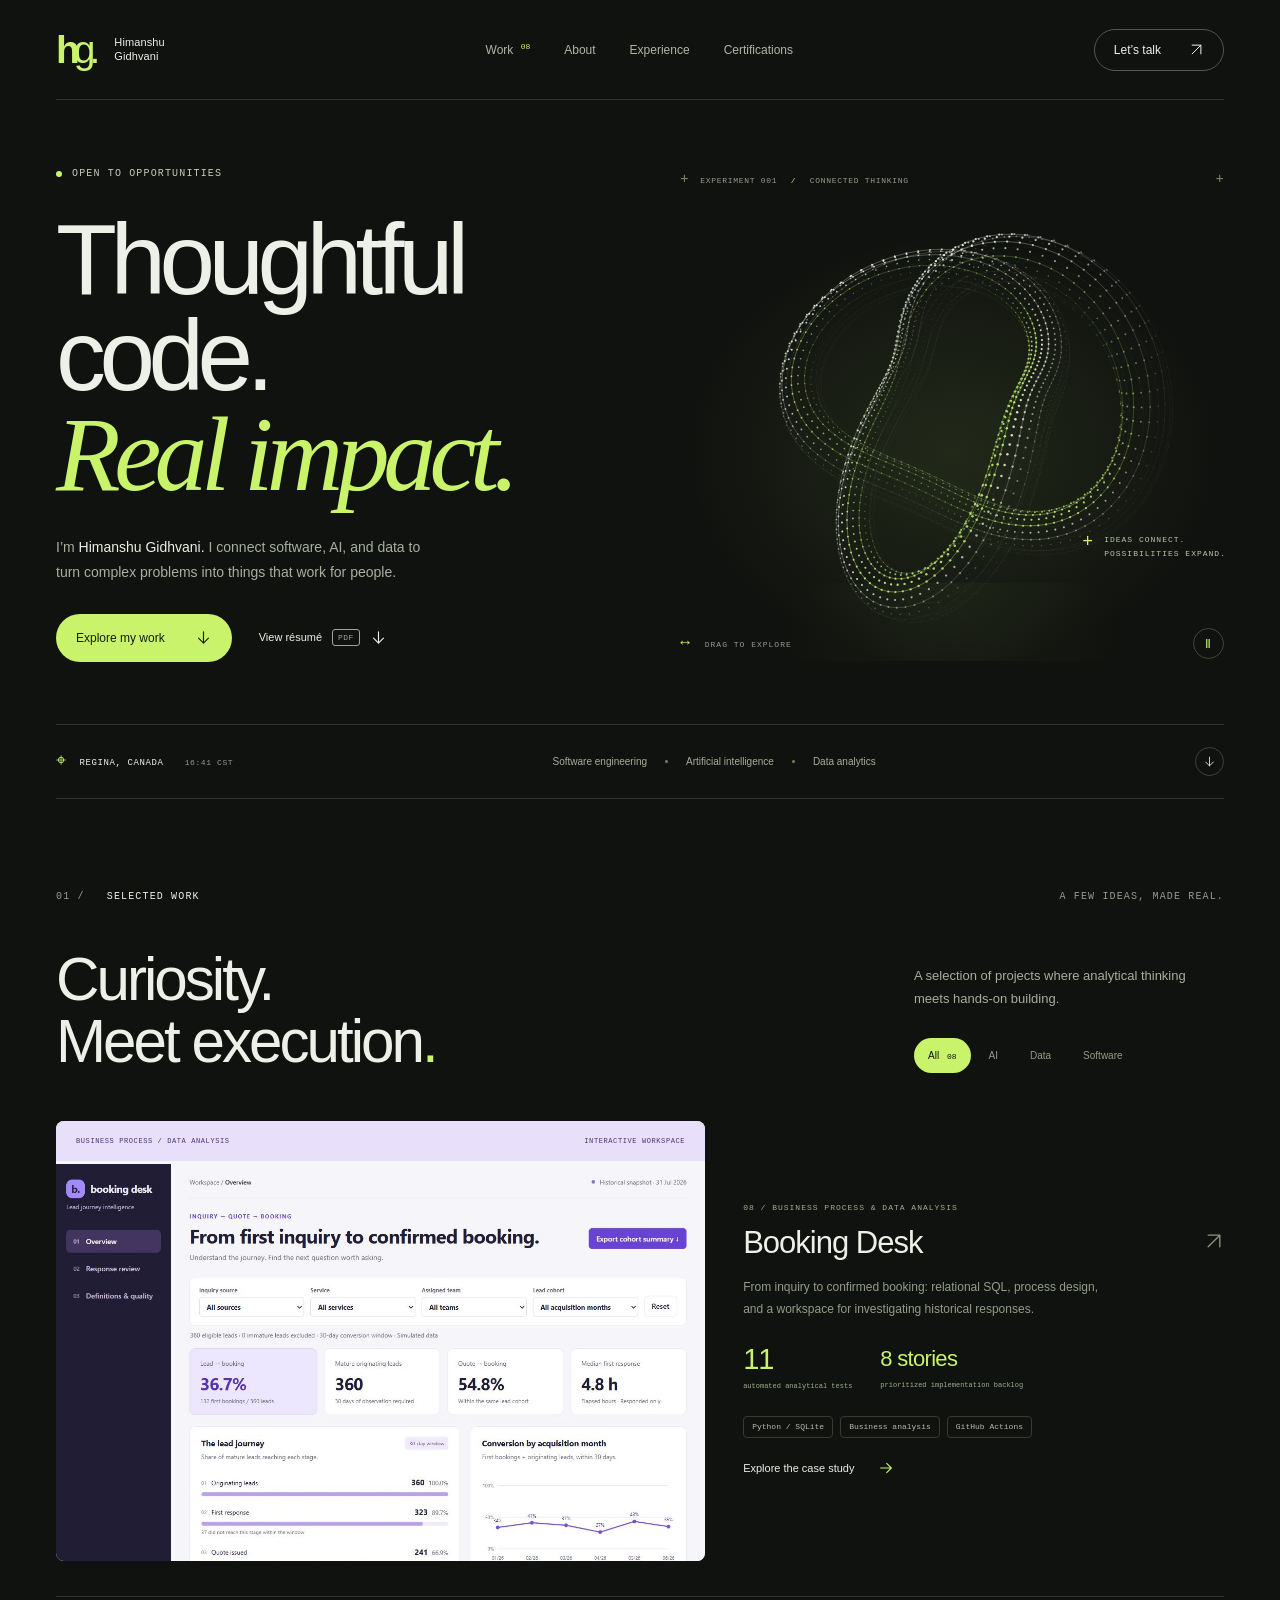
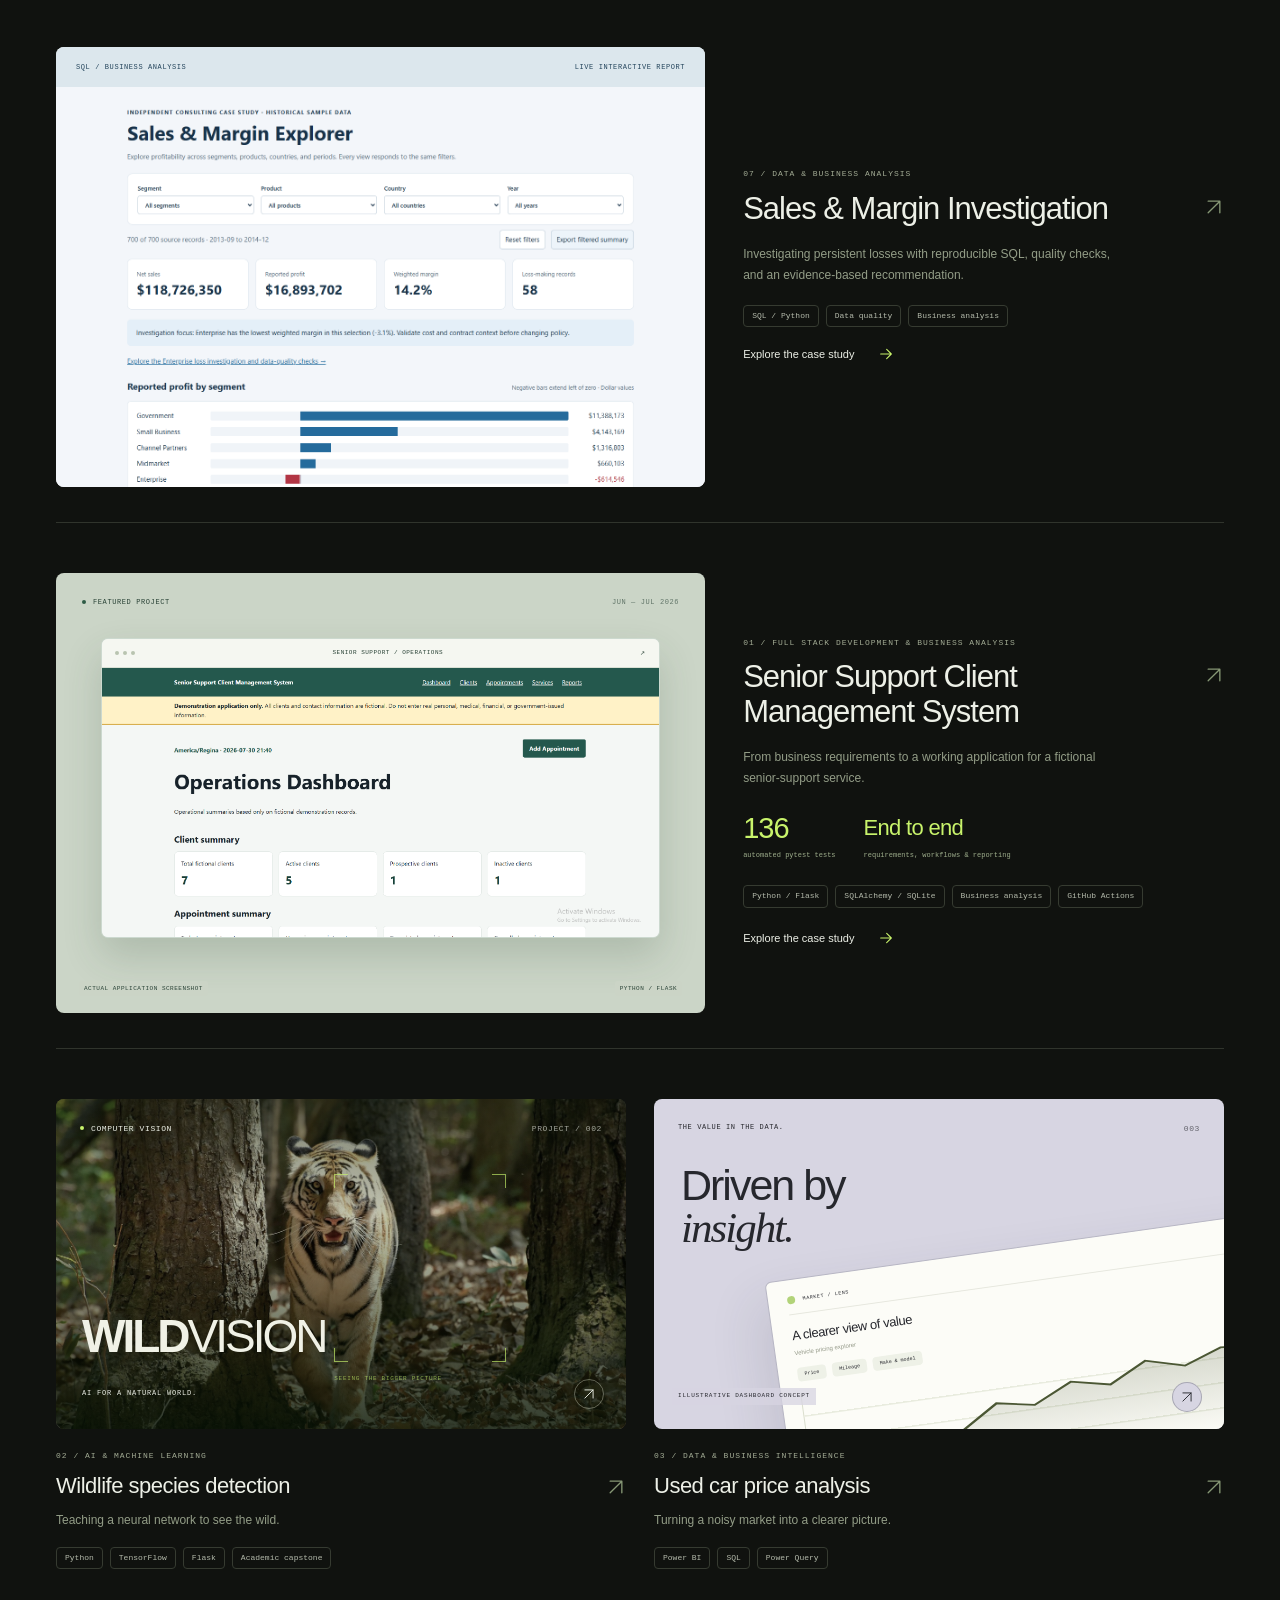
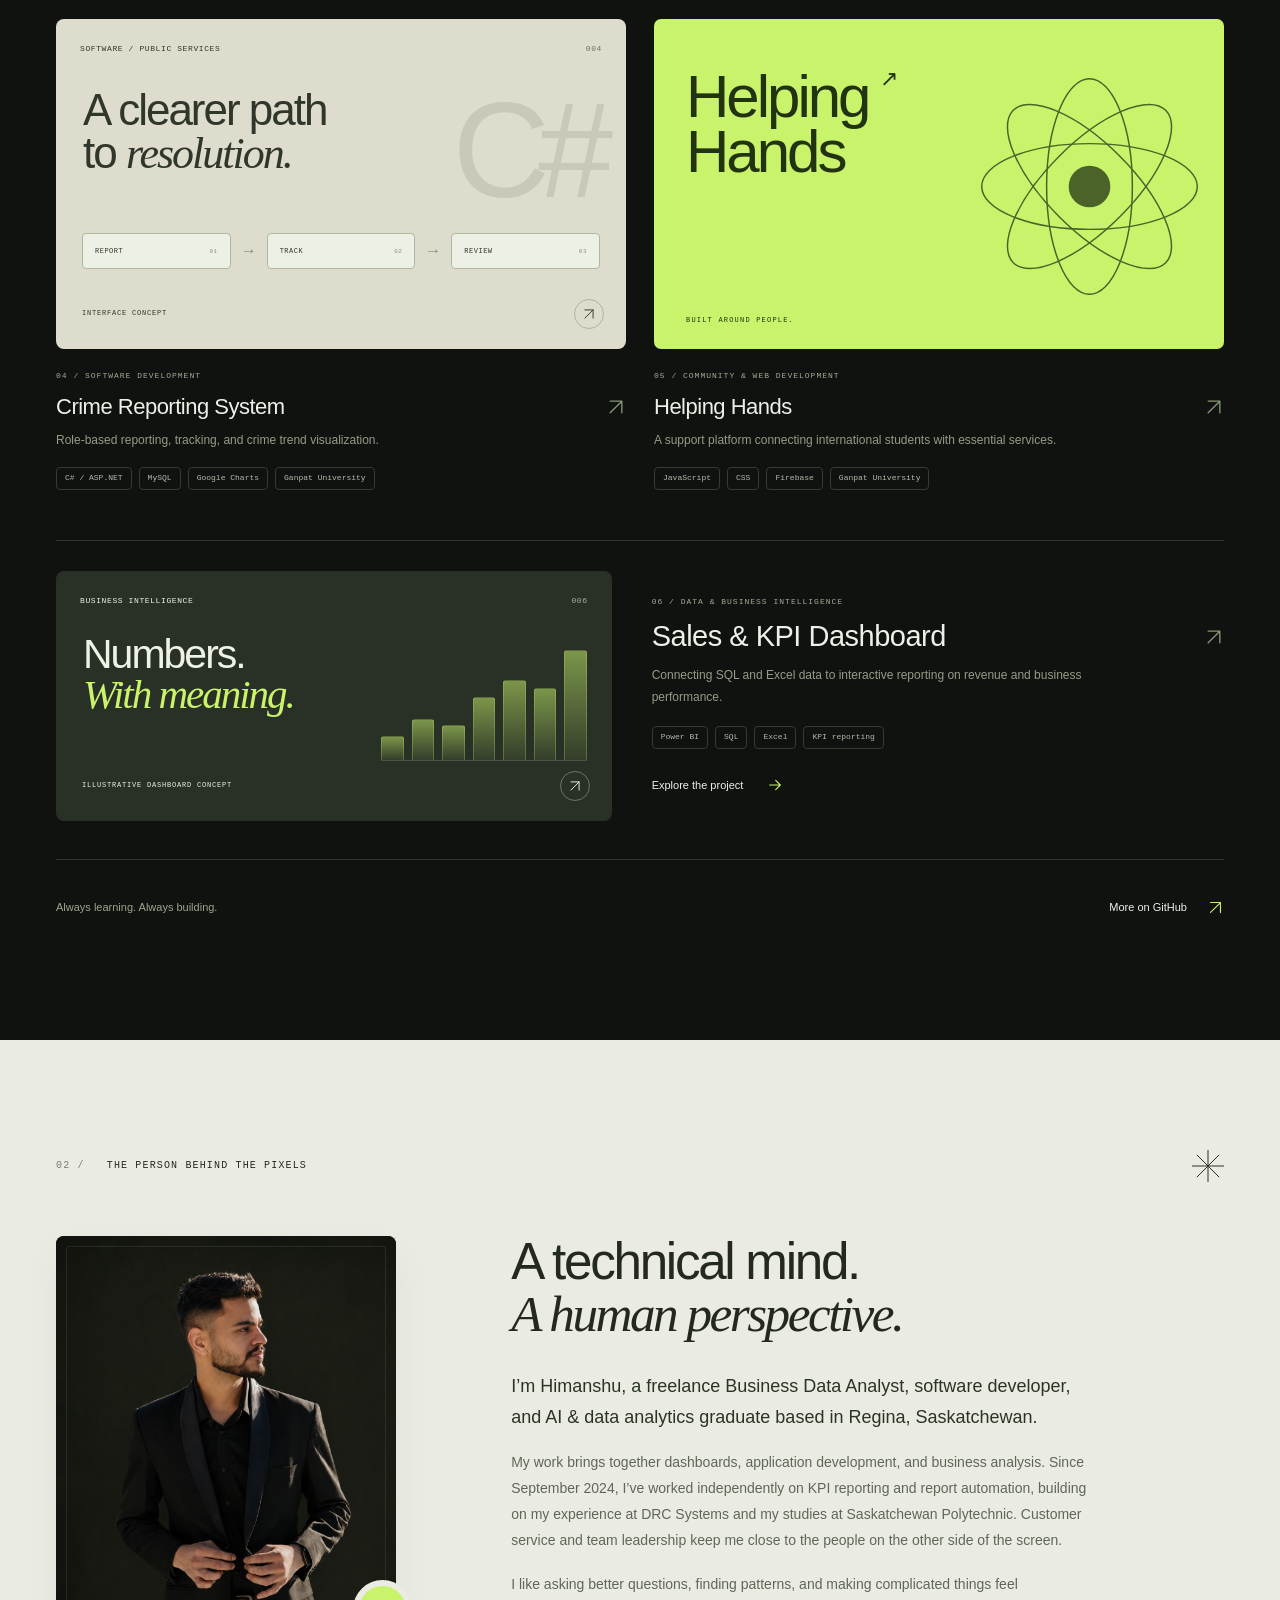
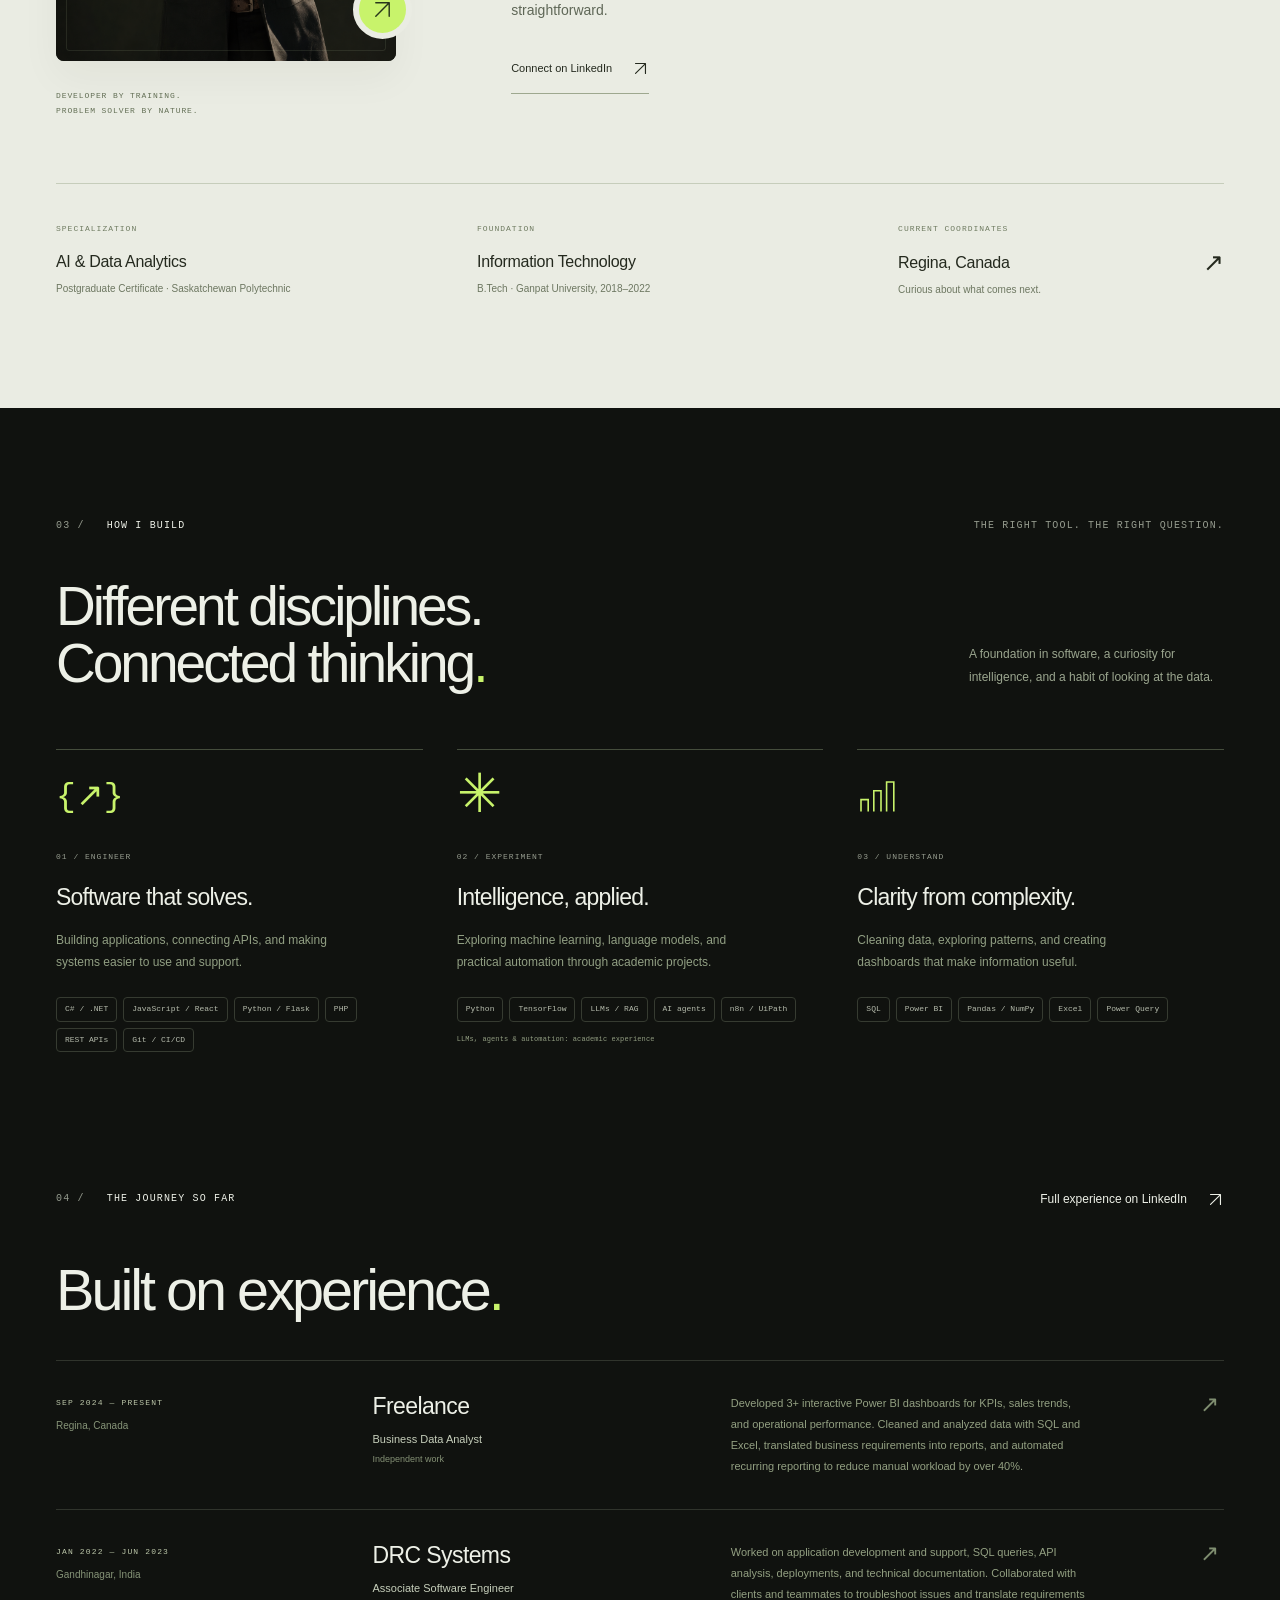
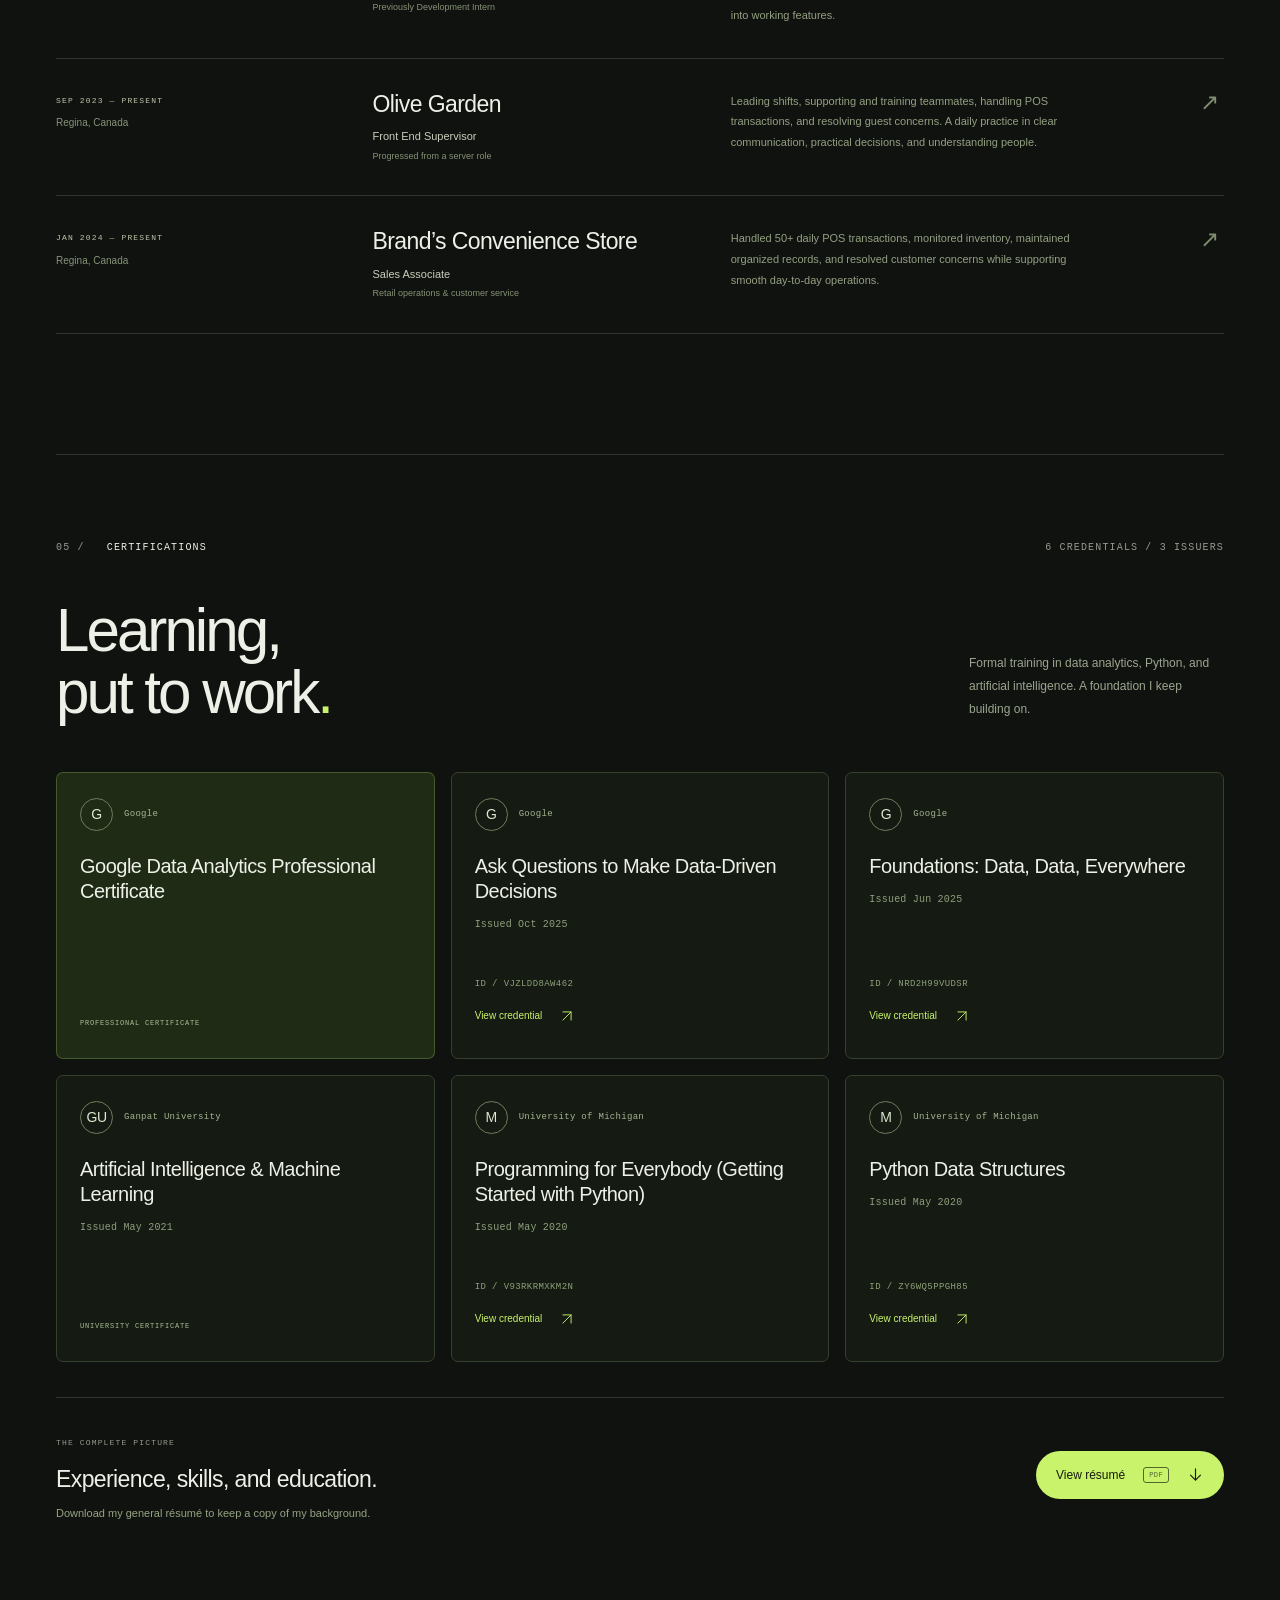
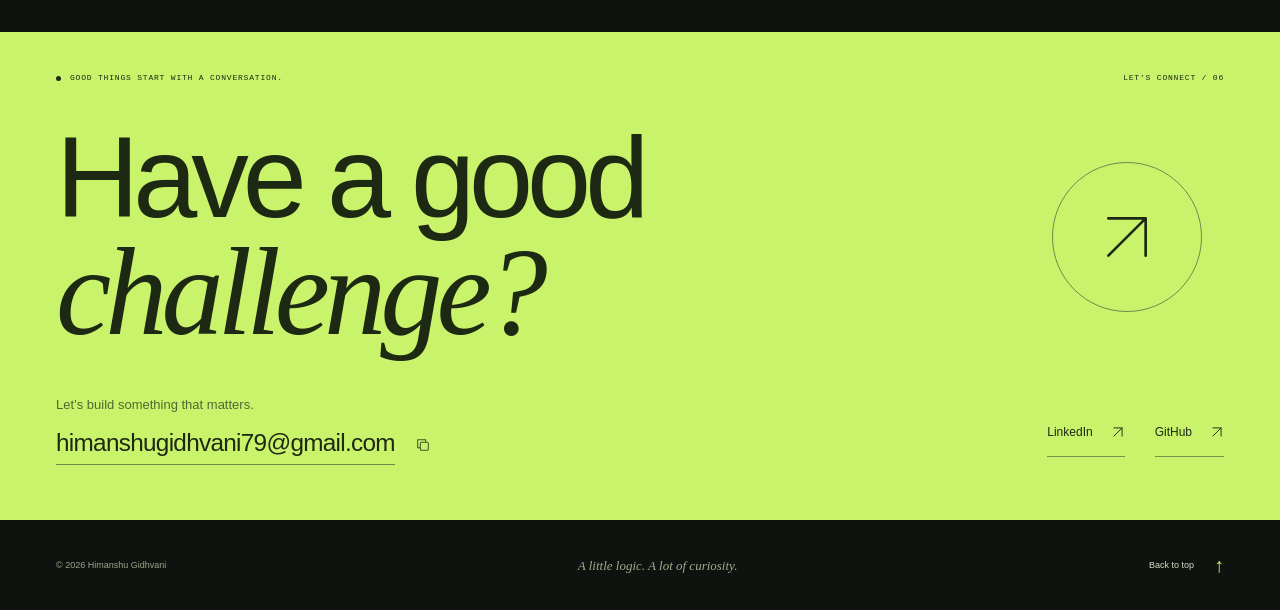
==== commit 42a67595: "Add Booking Desk business analysis case study and live workspace" ====
--- a/index.html
+++ b/index.html
@@ -32,7 +32,7 @@
         <span class="identity-name">Himanshu<br>Gidhvani</span>
       </a>
       <nav class="desktop-nav" aria-label="Main navigation">
-        <a href="#work">Work <span>07</span></a>
+        <a href="#work">Work <span>08</span></a>
         <a href="#about">About</a>
         <a href="#experience">Experience</a>
         <a href="#certifications">Certifications</a>
@@ -65,9 +65,16 @@
 
     <section class="work-section shell section-space" id="work" aria-labelledby="work-title">
       <div class="section-top"><p class="eyebrow"><span class="section-number">01 /</span> SELECTED WORK</p><p class="eyebrow muted">A FEW IDEAS, MADE REAL.</p></div>
-      <div class="section-heading-row"><h2 id="work-title">Curiosity.<br>Meet execution<span class="accent">.</span></h2><div class="work-intro"><p>A selection of projects where analytical thinking meets hands-on building.</p><div class="filter-group" aria-label="Filter projects"><button class="filter active" data-filter="all" aria-pressed="true">All <span>07</span></button><button class="filter" data-filter="ai" aria-pressed="false">AI</button><button class="filter" data-filter="data" aria-pressed="false">Data</button><button class="filter" data-filter="software" aria-pressed="false">Software</button></div></div></div>
+      <div class="section-heading-row"><h2 id="work-title">Curiosity.<br>Meet execution<span class="accent">.</span></h2><div class="work-intro"><p>A selection of projects where analytical thinking meets hands-on building.</p><div class="filter-group" aria-label="Filter projects"><button class="filter active" data-filter="all" aria-pressed="true">All <span>08</span></button><button class="filter" data-filter="ai" aria-pressed="false">AI</button><button class="filter" data-filter="data" aria-pressed="false">Data</button><button class="filter" data-filter="software" aria-pressed="false">Software</button></div></div></div>
       <p class="sr-only" id="filter-status" role="status" aria-live="polite"></p>
       <div class="project-grid">
+<article class="project project-featured project-booking" data-category="data">
+  <button class="project-open" data-project="booking" aria-label="Read the Booking Desk Lead-to-Booking Improvement case study">
+    <div class="project-cover margin-cover booking-cover"><div class="margin-caption"><span>BUSINESS PROCESS / DATA ANALYSIS</span><span>INTERACTIVE WORKSPACE</span></div><img src="/assets/booking-desk/overview.png" alt="Actual Booking Desk workspace showing simulated cohort conversion, lead journey stages, and monthly conversion trends" loading="lazy"></div>
+    <div class="project-info"><div class="project-category eyebrow">08 / BUSINESS PROCESS & DATA ANALYSIS</div><h3>Booking Desk <svg class="icon"><use href="#arrow-up-right"/></svg></h3><p>From inquiry to confirmed booking: relational SQL, process design, and a workspace for investigating historical responses.</p><div class="featured-proof"><div><strong>11</strong><span>automated analytical tests</span></div><div><strong>8 stories</strong><span>prioritized implementation backlog</span></div></div><div class="tags"><span>Python / SQLite</span><span>Business analysis</span><span>GitHub Actions</span></div><span class="case-study-link">Explore the case study <svg class="icon"><use href="#arrow-right"/></svg></span></div>
+  </button>
+</article>
+
 <article class="project project-featured project-margin" data-category="data">
   <button class="project-open" data-project="margin" aria-label="Read the Sales and Margin Investigation case study">
     <div class="project-cover margin-cover"><div class="margin-caption"><span>SQL / BUSINESS ANALYSIS</span><span>LIVE INTERACTIVE REPORT</span></div><img src="/assets/sales-margin/dashboard.png" alt="Actual Sales and Margin Explorer showing filters, financial measures, segment profit and analysis tables" width="1440" height="2518" loading="lazy"></div>
--- a/style.css
+++ b/style.css
@@ -151,3 +151,6 @@
 /* Keep the Senior Support screenshot level on every screen and on hover. */
 .senior-cover .app-window,
 .project-open:hover .senior-cover .app-window{transform:none}
+
+/* Booking Desk project */
+.booking-cover{background:#f6f5fa}.booking-cover .margin-caption{background:#e8dffb;color:#4a3374}
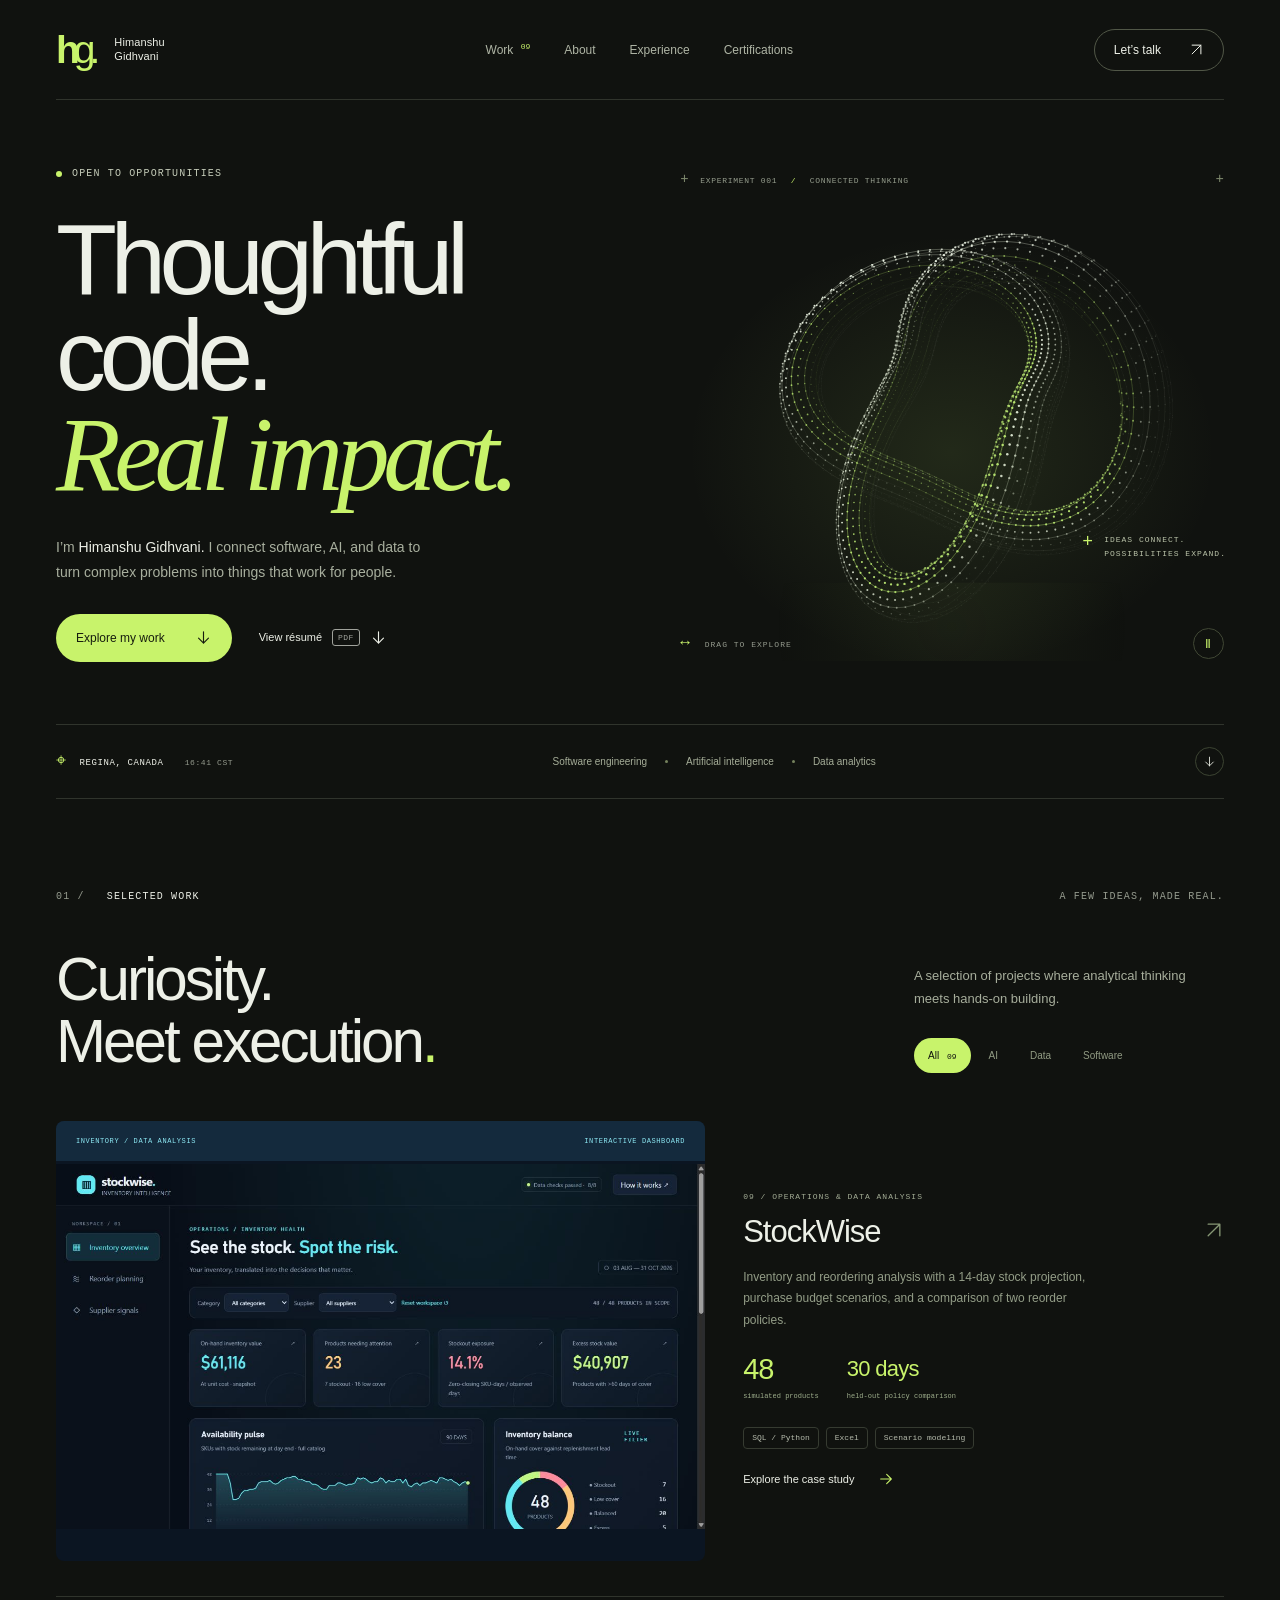
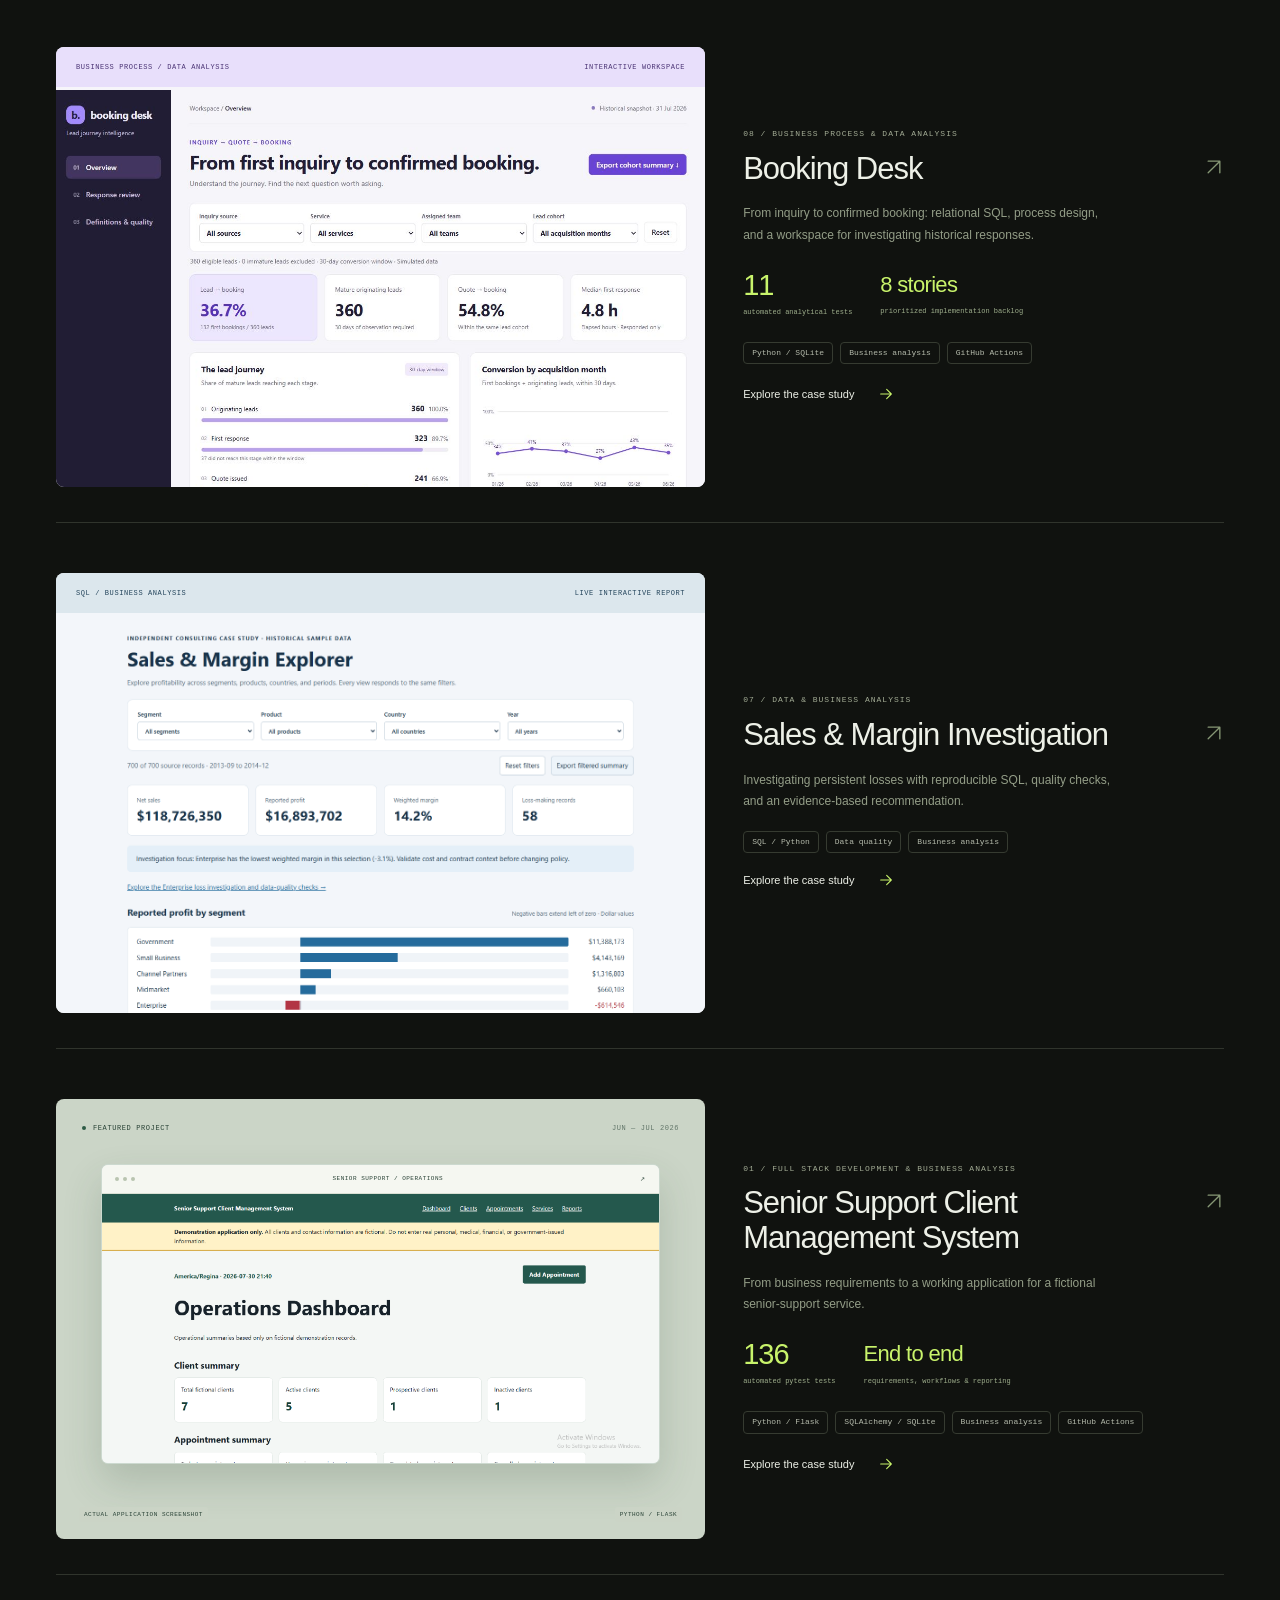
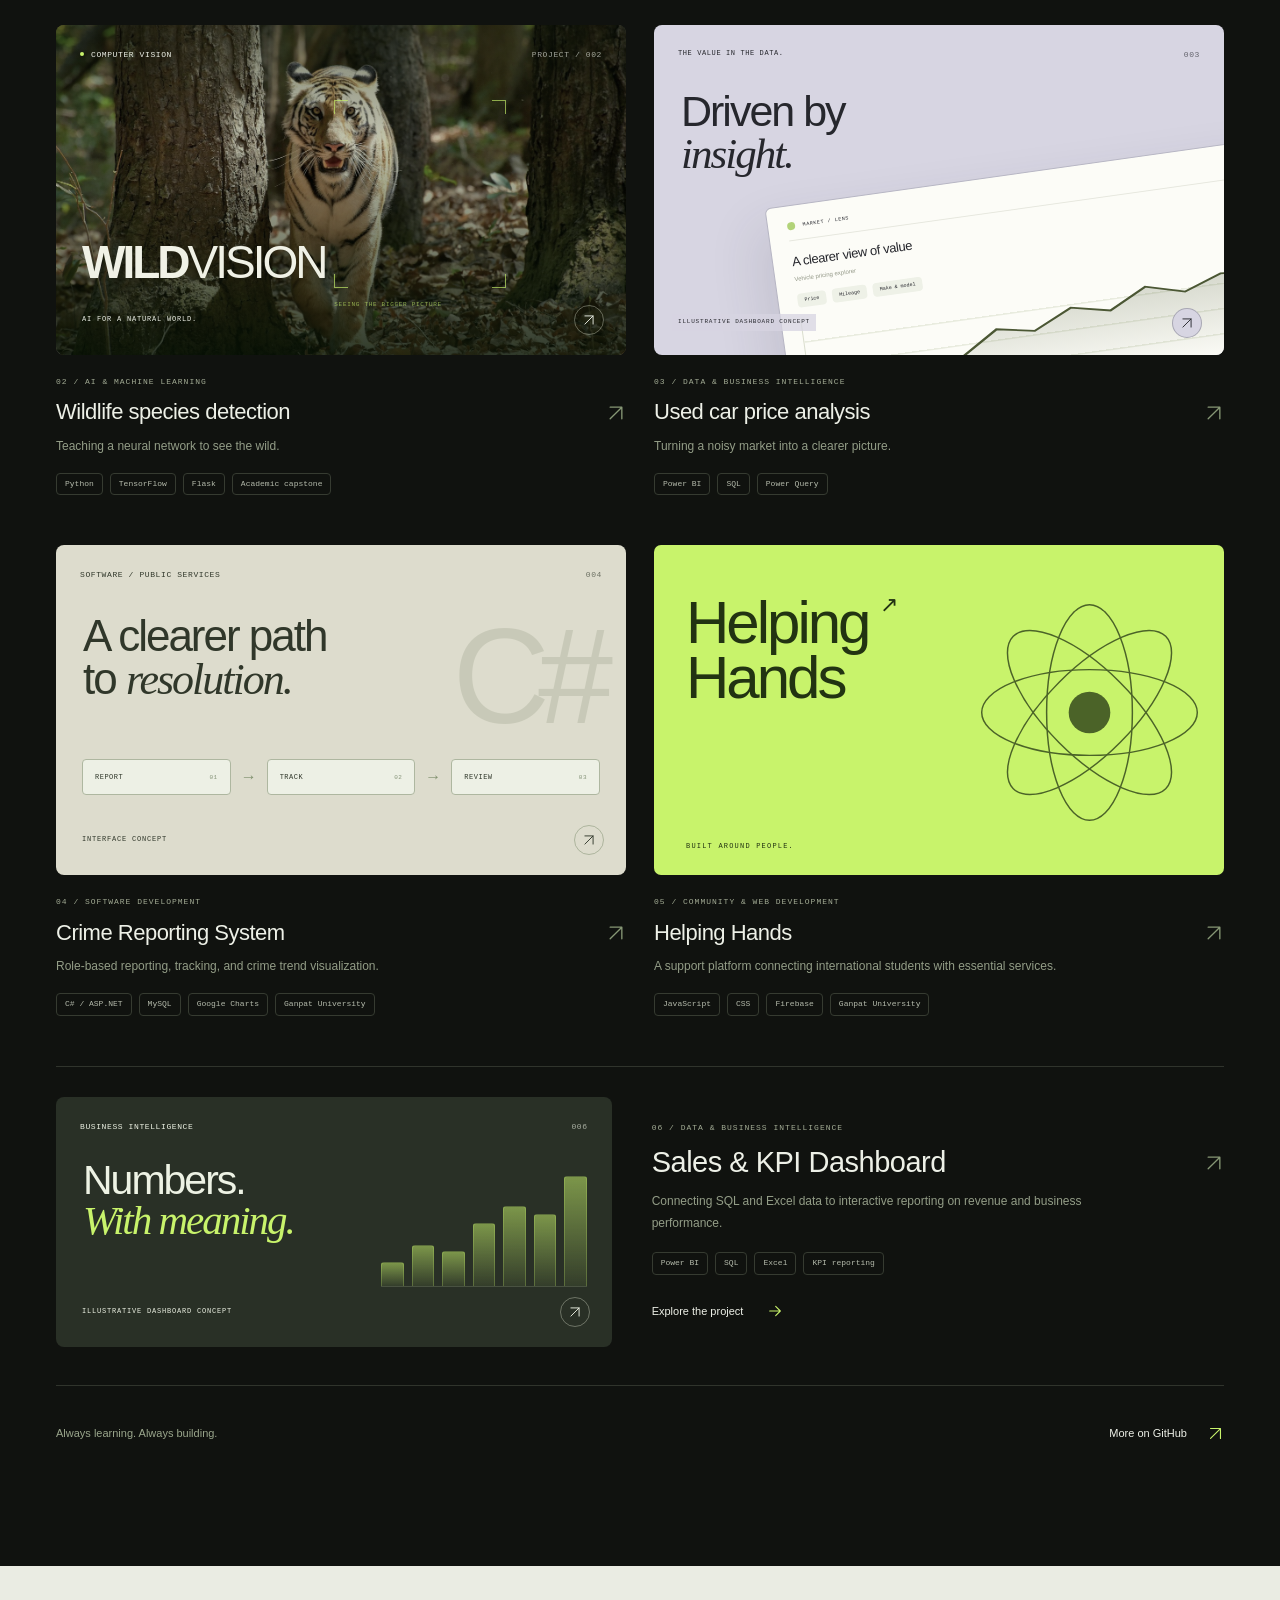
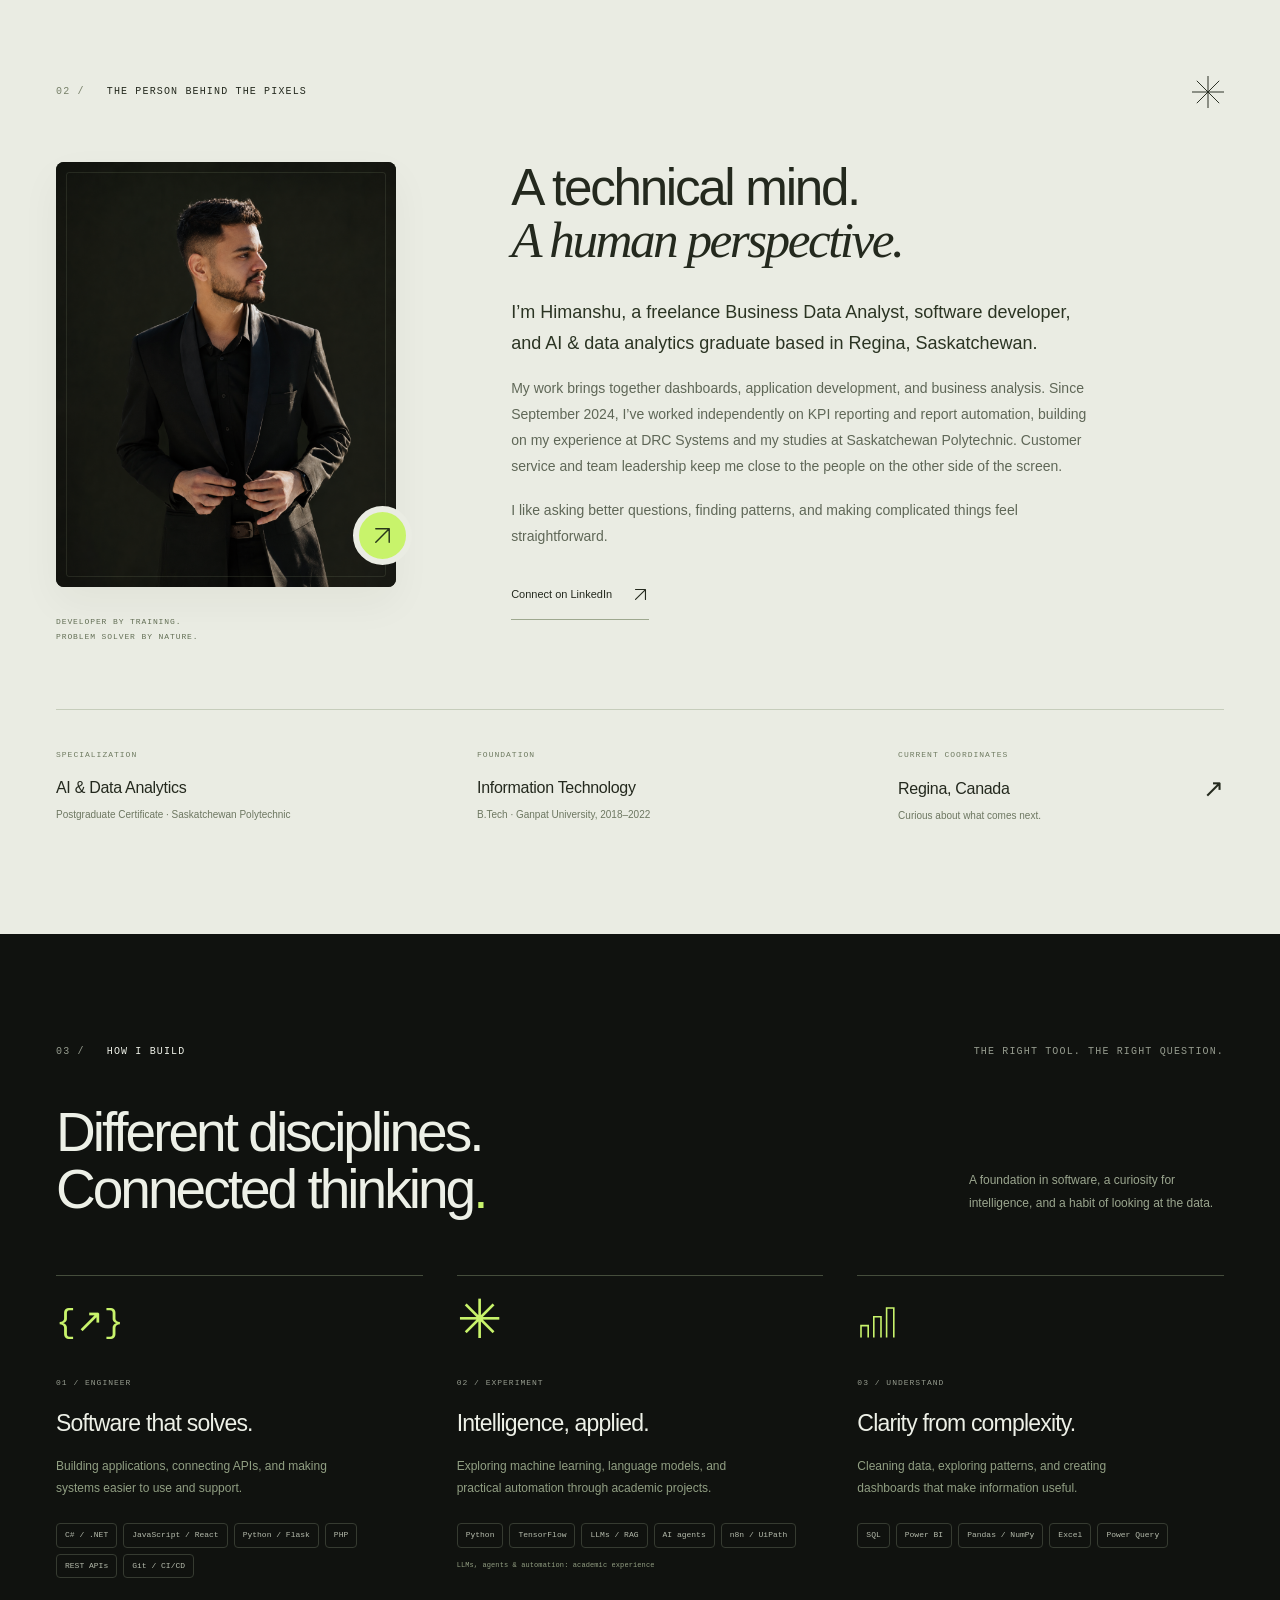
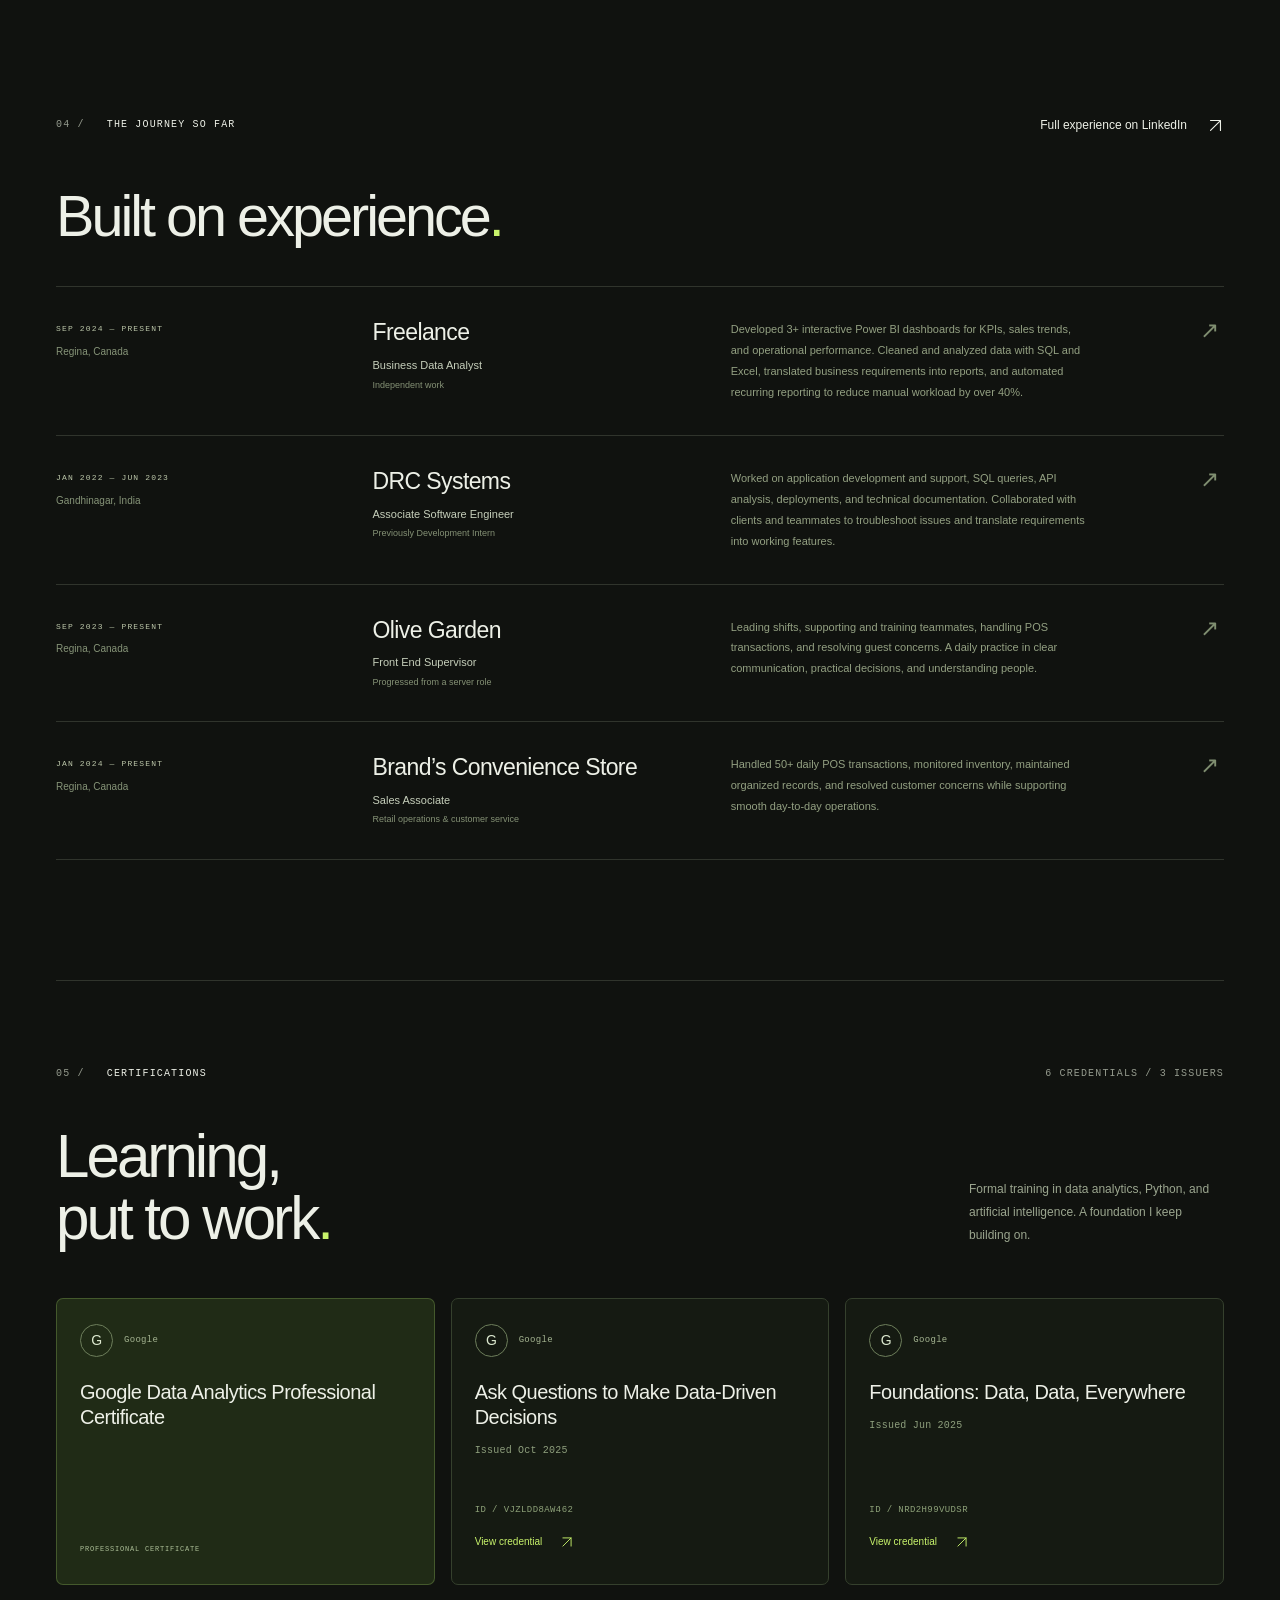
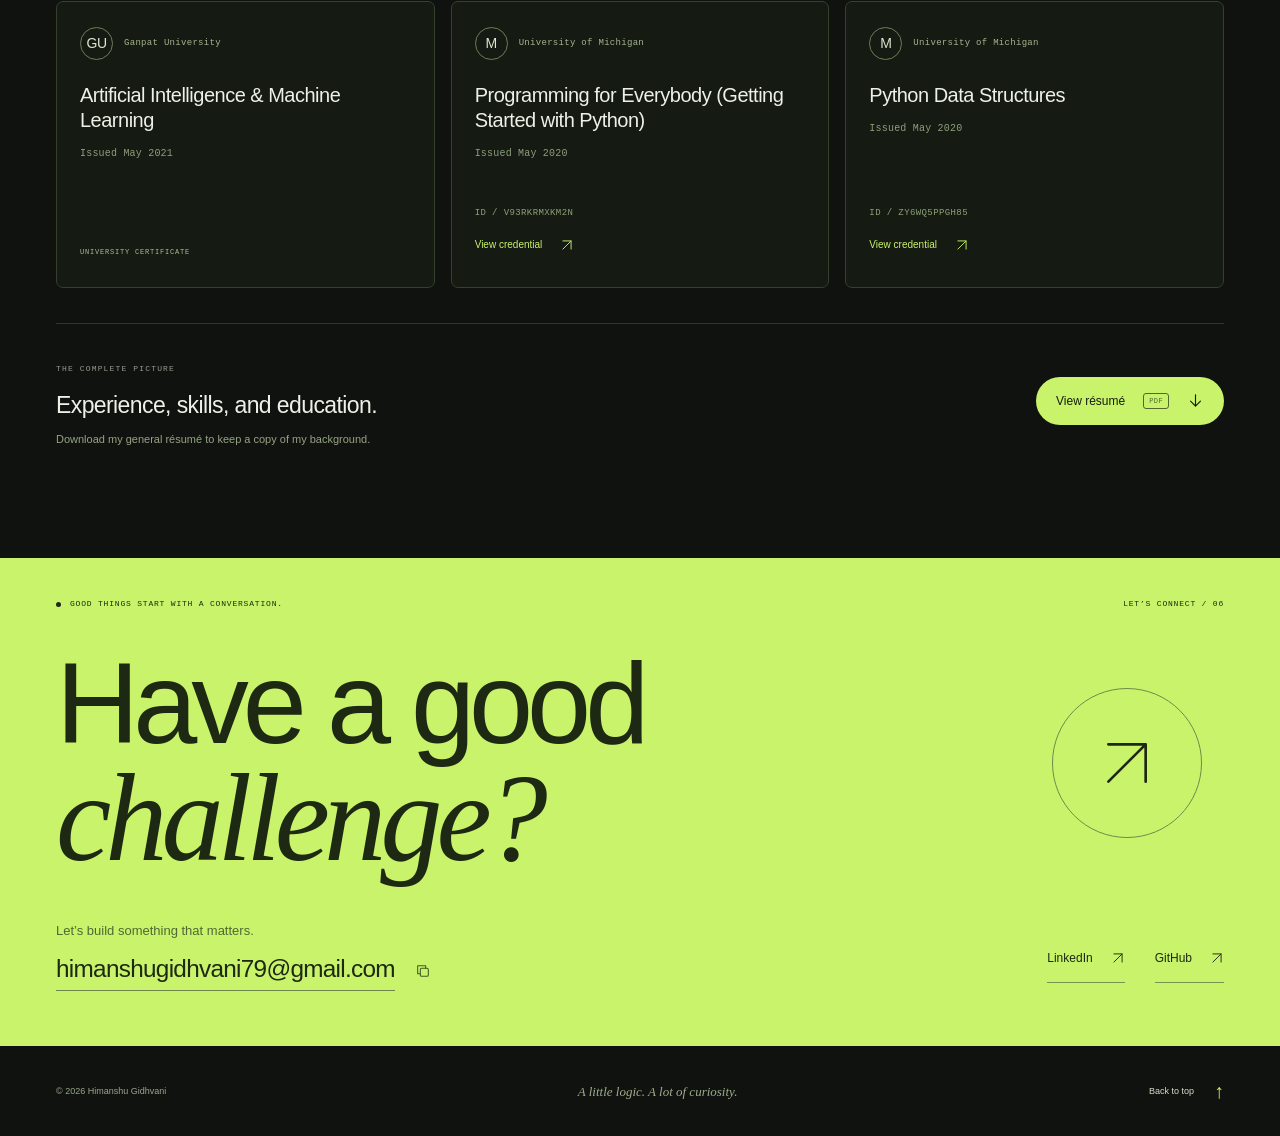
==== commit 076f8cac: "Add StockWise case study and interactive dashboard" ====
--- a/index.html
+++ b/index.html
@@ -32,7 +32,7 @@
         <span class="identity-name">Himanshu<br>Gidhvani</span>
       </a>
       <nav class="desktop-nav" aria-label="Main navigation">
-        <a href="#work">Work <span>08</span></a>
+        <a href="#work">Work <span>09</span></a>
         <a href="#about">About</a>
         <a href="#experience">Experience</a>
         <a href="#certifications">Certifications</a>
@@ -65,9 +65,26 @@
 
     <section class="work-section shell section-space" id="work" aria-labelledby="work-title">
       <div class="section-top"><p class="eyebrow"><span class="section-number">01 /</span> SELECTED WORK</p><p class="eyebrow muted">A FEW IDEAS, MADE REAL.</p></div>
-      <div class="section-heading-row"><h2 id="work-title">Curiosity.<br>Meet execution<span class="accent">.</span></h2><div class="work-intro"><p>A selection of projects where analytical thinking meets hands-on building.</p><div class="filter-group" aria-label="Filter projects"><button class="filter active" data-filter="all" aria-pressed="true">All <span>08</span></button><button class="filter" data-filter="ai" aria-pressed="false">AI</button><button class="filter" data-filter="data" aria-pressed="false">Data</button><button class="filter" data-filter="software" aria-pressed="false">Software</button></div></div></div>
+      <div class="section-heading-row"><h2 id="work-title">Curiosity.<br>Meet execution<span class="accent">.</span></h2><div class="work-intro"><p>A selection of projects where analytical thinking meets hands-on building.</p><div class="filter-group" aria-label="Filter projects"><button class="filter active" data-filter="all" aria-pressed="true">All <span>09</span></button><button class="filter" data-filter="ai" aria-pressed="false">AI</button><button class="filter" data-filter="data" aria-pressed="false">Data</button><button class="filter" data-filter="software" aria-pressed="false">Software</button></div></div></div>
       <p class="sr-only" id="filter-status" role="status" aria-live="polite"></p>
       <div class="project-grid">
+<article class="project project-featured project-stockwise" id="stockwise" data-category="data">
+  <button class="project-open" data-project="stockwise" aria-label="Read the StockWise Inventory and Reordering Analysis case study">
+    <div class="project-cover margin-cover stockwise-cover">
+      <div class="margin-caption"><span>INVENTORY / DATA ANALYSIS</span><span>INTERACTIVE DASHBOARD</span></div>
+      <img src="/assets/stockwise/overview.png" alt="StockWise dashboard showing simulated inventory metrics and stock availability" loading="lazy">
+    </div>
+    <div class="project-info">
+      <div class="project-category eyebrow">09 / OPERATIONS & DATA ANALYSIS</div>
+      <h3>StockWise <svg class="icon"><use href="#arrow-up-right"/></svg></h3>
+      <p>Inventory and reordering analysis with a 14-day stock projection, purchase budget scenarios, and a comparison of two reorder policies.</p>
+      <div class="featured-proof"><div><strong>48</strong><span>simulated products</span></div><div><strong>30 days</strong><span>held-out policy comparison</span></div></div>
+      <div class="tags"><span>SQL / Python</span><span>Excel</span><span>Scenario modeling</span></div>
+      <span class="case-study-link">Explore the case study <svg class="icon"><use href="#arrow-right"/></svg></span>
+    </div>
+  </button>
+</article>
+
 <article class="project project-featured project-booking" data-category="data">
   <button class="project-open" data-project="booking" aria-label="Read the Booking Desk Lead-to-Booking Improvement case study">
     <div class="project-cover margin-cover booking-cover"><div class="margin-caption"><span>BUSINESS PROCESS / DATA ANALYSIS</span><span>INTERACTIVE WORKSPACE</span></div><img src="/assets/booking-desk/overview.png" alt="Actual Booking Desk workspace showing simulated cohort conversion, lead journey stages, and monthly conversion trends" loading="lazy"></div>
--- a/style.css
+++ b/style.css
@@ -154,3 +154,6 @@
 
 /* Booking Desk project */
 .booking-cover{background:#f6f5fa}.booking-cover .margin-caption{background:#e8dffb;color:#4a3374}
+
+.stockwise-cover{background:#0b1522}.stockwise-cover .margin-caption{background:#142a3d;color:#8ee9f5}
+.stockwise-cover>img{height:100%;object-fit:contain;object-position:top center}
